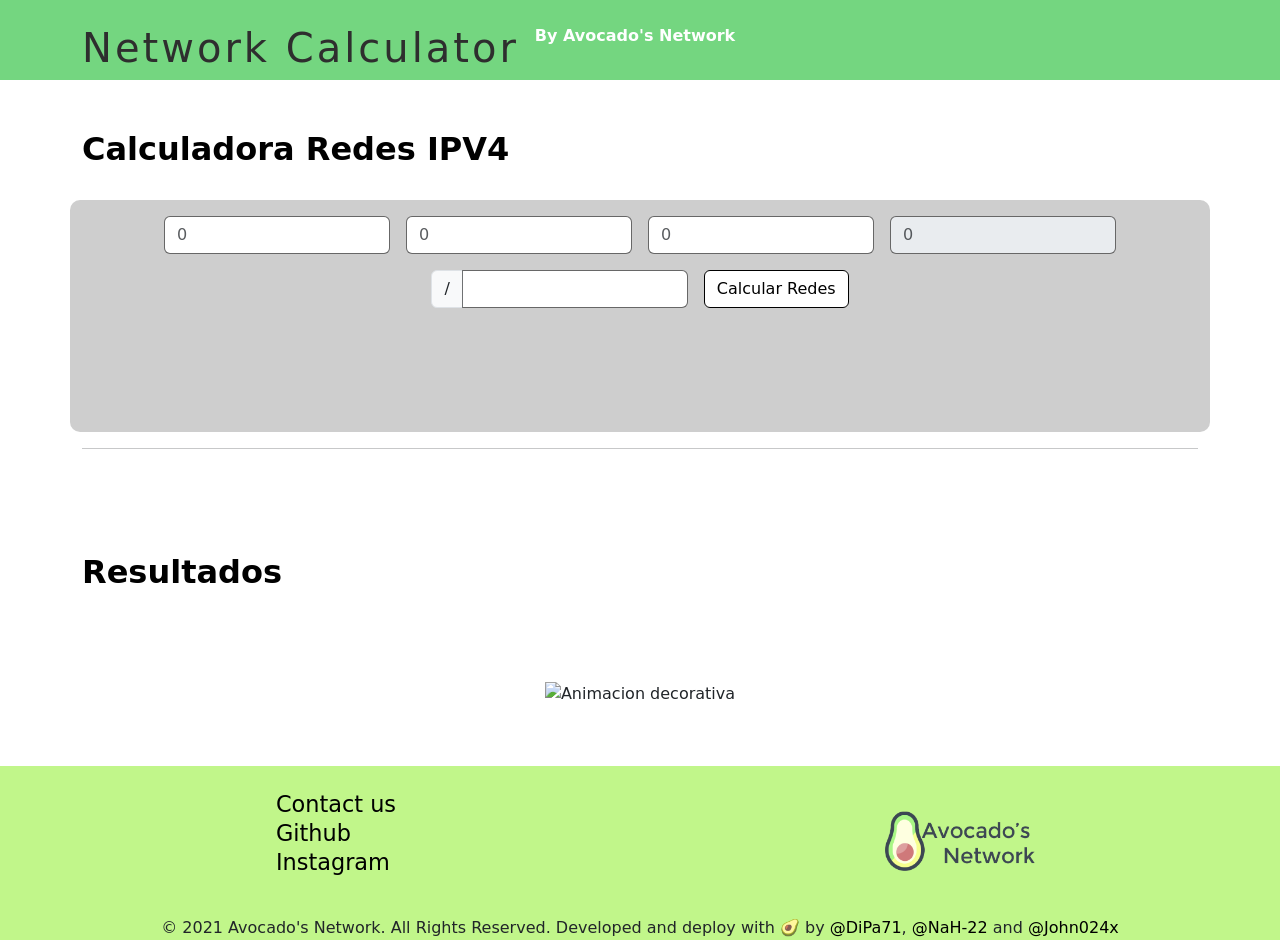
==== index.html @ 2aa2ec1f "fix: corregir bugs criticos, optimizar codigo y mejorar accesibilidad JS - Bugs criticos: - Corregir" ====
<!DOCTYPE html>
<html lang="es">
<head>
    <meta charset="UTF-8">
    <meta http-equiv="X-UA-Compatible" content="IE=edge">
    <link href="https://cdn.jsdelivr.net/npm/bootstrap@5.0.0/dist/css/bootstrap.min.css" rel="stylesheet" integrity="sha384-wEmeIV1mKuiNpC+IOBjI7aAzPcEZeedi5yW5f2yOq55WWLwNGmvvx4Um1vskeMj0" crossorigin="anonymous">
    <meta name="description"
        content="Calculadora de Redes Subredes y numeros de host">
    <link rel="stylesheet" href="./style.css">
    <link rel="shortcut icon" type="image/jpg" href='./Assets/favicon.png' />
    <meta name="viewport" content="width=device-width, initial-scale=1.0">
    <title>Calculador de Redes</title>
</head>
<body>
    <header id="main-header" class="text-white p-4 header">
        <div class="container">
            <div class="row g-3">
                <h1 class="col-auto">Network Calculator</h1>
                <a class="col-auto" href="https://www.avocadosnetwork.com/Nosotros.html" target="_blank" rel="noopener noreferrer">By Avocado's Network</a>
            </div>
        </div>
    </header>


    <main class='main'>
        <div id="Float-alert" aria-live="assertive" aria-atomic="true">

        </div>
        <div class="container">
            <h2 class="title mb-5">Calculadora Redes IPV4</h2>
        </div>

        <div class="container container-body">
            <form id="formRedes0" class="row  justify-content-center g-3">
                <div class="col-auto">
                    <input class="input form-control" type="number" id="oct1" name="octeto1" placeholder="0" onchange="valuePrimerOcteto(this.value)">
                </div>
                <div class="col-auto">
                    <input class="form-control" type="number" id="oct2" name="octeto2" placeholder="0">
                </div>
                <div class="col-auto">
                    <input class="form-control" type="number" id="oct3" name="octeto3" placeholder="0">
                </div>
                <div class="col-auto">
                    <input class="form-control" type="number" id="oct4" name="octeto4" placeholder="0" disabled>
                </div>
                <div class="col-auto">
                    <div class="input-group mb-3">
                        <span class="input-group-text" id="basic-addon1">/</span>
                        <input type="number" class="form-control" aria-describedby="basic-addon1" id="diagonal">
                    </div>
                </div>
                <div id="formRedes" class="col-auto">
                    <button id="btnRedes" class="btn btn-dark"> Calcular Redes</button>
                </div>
            </form>   

            <div class="container">
                <form id="formRedes2" class="row justify-content-center  g-3" style="visibility: hidden">
                    <div  id="divSubred" class="col-auto">
                        <div class="input-group mb-3">
                            <span class="input-group-text" id="basic-addon1">Subred:</span>
                            <input type="text" class="form-control" aria-describedby="basic-addon1" id="inputSubred" placeholder="0">
                            <button id="btnsubredes" class="btn btn-outline-secondary">Calcular</button>
                        </div>
                    </div>
                    <div class="col-auto">
                        <div class="input-group mb-3">
                            <span class="input-group-text" id="basic-addon2">Host Personalizado:</span>
                            <input type="number" class="form-control" aria-describedby="basic-addon2" id="inputHostP" placeholder="0">
                            <button id="btnHostP" class="btn btn-outline-success">Mostrar</button>
                        </div>
                    </div>
                    <div id="btnVLSM" class="col-auto">
                        <button class="btn btn-dark">Calculadora VLSM</button>
                    </div>
                    <div id="divLimpiar"  class="col-auto">
                        <button class="btn btn-danger">Limpiar</button>
                    </div>
                </form>
            </div>
        </div>
        <div class="container">
            <hr>
        </div>

        <div class="container">
            <div id="formRedesVLSM" class="row justify-content-center" style="visibility: hidden">
                <div class="col-auto">
                    <div class="input-group">
                        <span class="input-group-text" id="basic-addon3">Numero de Subredes:</span>
                        <input type="number" class="form-control" aria-describedby="basic-addon3" id="inputVLSM" placeholder="0">
                        <button id="btnVLSM1" class="btn btn-outline-primary">Iniciar</button>
                    </div>
                </div>
                <div class="col-auto" style="visibility: hidden">
                    <div id="divSig" class="input-group">
                        <span class="input-group-text" id="basic-addon4">ASD:</span>
                        <input type="number" class="form-control" aria-describedby="basic-addon4" id="inputVLSM2" placeholder="Numero de Host">
                        <button id="btnVLSM2" class="btn btn-outline-info">Siguiente</button>
                    </div>
                </div>
            </div>
        </div>

        <div class="container">
            <h2 class="title mb-5">Resultados</h2>
        </div>
        <div class="container container-results" id="items" style="visibility: hidden">
            <div class="accordion" id="accordionSubred">
                <!-- aqui van las weas -->
            </div>
        </div>

        <div id="imagenweona" class="container text-center">
            <img class="img-fluid" src="https://media4.giphy.com/media/l4pTjiQcFKDddQkGQ/giphy.gif?cid=ecf05e470eb34b91f9735303d3910f831007b2709977ecf5&amp;rid=giphy.gif&amp;ct=s" alt="Animacion decorativa">
        </div>
    </main>
    <footer>
        <section class="first_footer">
            <section class="left">
                <ul>
                    <li><a href="mailto:support@avocadosnetwork.com" target="_blank" rel="noopener noreferrer">Contact us</a></li>
                    <li><a href="https://github.com/AvocadosNetworkLabs" target="_blank" rel="noopener noreferrer">Github</a></li>
                    <li><a href="https://instagram.com/binary.avocado" target="_blank" rel="noopener noreferrer">Instagram</a></li>
                </ul>
            </section>
            <section class="right">
                <img src="./Assets/logo_peque_gris.png" width="150px" height="60px" alt="logo avocados network 2021" />
            </section>
        </section>
        <p>
            © 2021 Avocado's Network. All Rights Reserved.

            Developed and deploy with 🥑 by <a href="https://github.com/DiPa71" target="_blank" rel="noopener noreferrer">@DiPa71</a>, <a
                href="https://github.com/NaH-22" target="_blank" rel="noopener noreferrer">@NaH-22</a> and <a href="https://github.com/john024x"
                target="_blank" rel="noopener noreferrer">@John024x</a>
        </p>
    </footer>
</body>
<script src="https://cdn.jsdelivr.net/npm/bootstrap@5.0.0/dist/js/bootstrap.bundle.min.js" integrity="sha384-p34f1UUtsS3wqzfto5wAAmdvj+osOnFyQFpp4Ua3gs/ZVWx6oOypYoCJhGGScy+8" crossorigin="anonymous"></script>
<script src="./index.js"></script>
</html>
---- style.css ----
.form-control{
    border: 1px solid rgb(0, 0, 0, 0.5)
}

.main{
    position: relative;
}
a{
    text-decoration: none !important; 
    color: #000;
}
.header{
    color:rgb(46, 46, 46) !important;
    display: block;
    margin: 0 auto;
    width: 100%;
    max-width: 100%;
    box-shadow: none;
    background-color: #74d680;
    height: 80px !important;
    overflow: hidden;
    letter-spacing: 3px;
    font-weight: bold;
}

.header a{
    text-decoration: none;
    color: rgb(255, 255, 255);
    letter-spacing: 0px;
}

#Float-alert{
    position: absolute;
    top: 0;
    right: 20px;
}
.container-body{
    background-color:rgb(206, 206, 206) ;
    border-radius: 10px;
    margin-left: auto;
    margin-right: auto;
}
.title{
    margin-top: 50px;
    color:rgb(0, 0, 0);
    font-weight: bold;
}
#btnRedes{
    background-color: #fff;
    border: 1px solid #000;
    color: #000;
    transition: background-color 0.3s, color 0.3s, border-color 0.3s;
}

#btnRedes:hover{
    background-color: #000;
    border: 1px solid #fff;
    color: #fff;
}
.container-results{
    background-color: rgb(206, 206, 206);
    border-radius: 10px;
    padding: 20px;
    margin-top: 50px;
}
.accordion-button{
    margin-top: 10px;
    margin-bottom: 10px;
}

footer{
    margin-top: 60px;
    background-color: #c1f68a;
    }
    footer p{
        margin: 0 !important;
        text-align: center;
    }
    footer p a{
        text-decoration: none;
    }
    footer .first_footer{
        display:flex;
        width: 100%;
        height: 150px;
        background-color:#c1f68a;
    }
    footer section{
        display: flex;
        width: 50%;
        justify-content: center;
        align-items: center;
    }
    footer .left ul{
        font-size: 1.4rem;
        font-weight: 500;
        line-height: 1.8rem;
        list-style: none;
    }
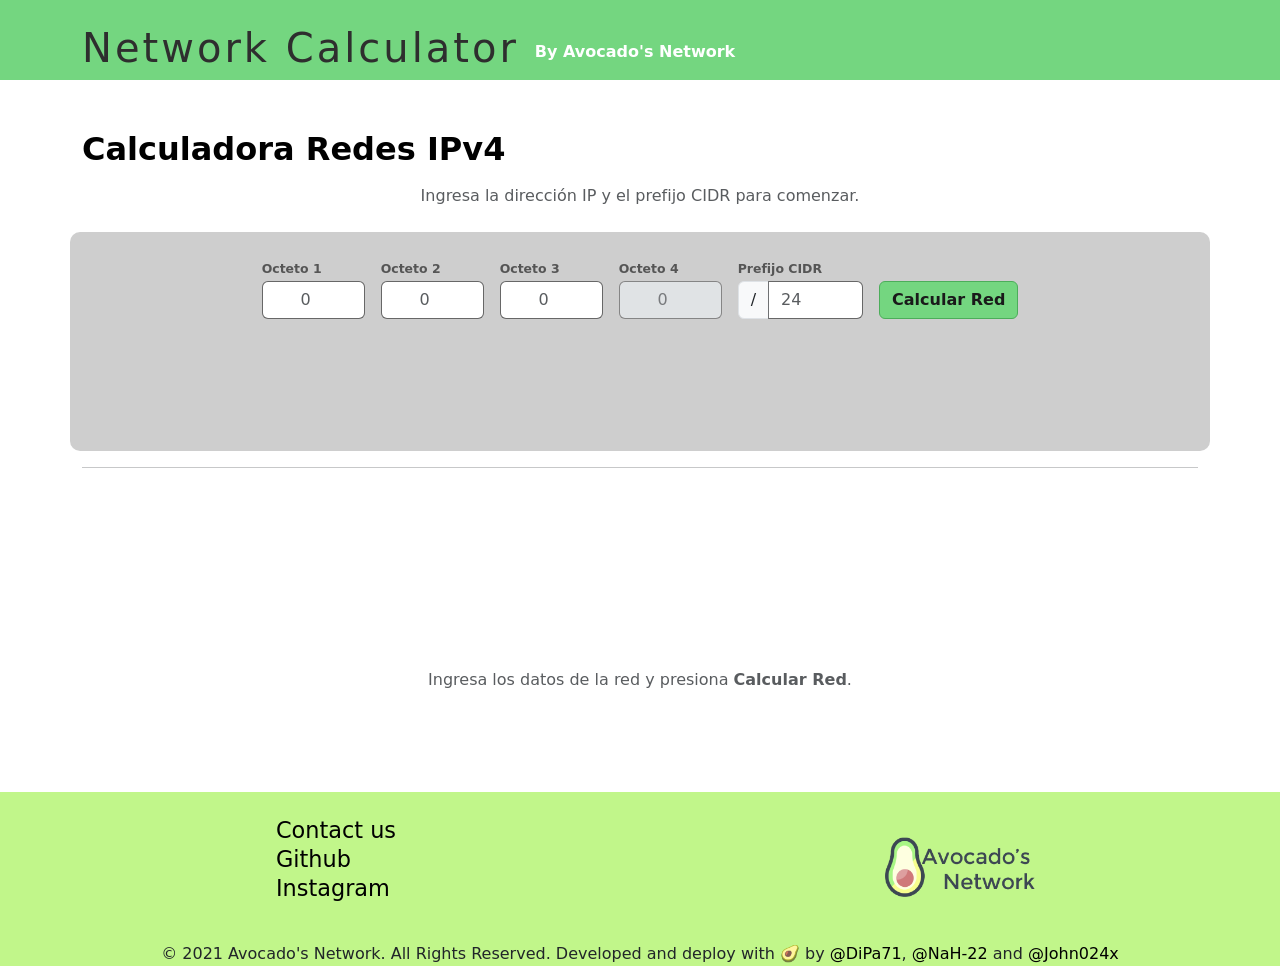
==== commit c97cba3b: "ux: aplicar heurísticas de usabilidad de Jakob Nielsen H1 - Visibilidad del estado del sistema: - Al" ====
--- a/index.html
+++ b/index.html
@@ -14,108 +14,139 @@
 <body>
     <header id="main-header" class="text-white p-4 header">
         <div class="container">
-            <div class="row g-3">
+            <div class="row g-3 align-items-center">
                 <h1 class="col-auto">Network Calculator</h1>
                 <a class="col-auto" href="https://www.avocadosnetwork.com/Nosotros.html" target="_blank" rel="noopener noreferrer">By Avocado's Network</a>
             </div>
         </div>
     </header>
 
+    <!-- H1: Zona de alertas flotantes con aria-live para anunciar cambios de estado -->
+    <main class='main'>
+        <div id="Float-alert" role="status" aria-live="assertive" aria-atomic="true"></div>
 
-    <main class='main'>
-        <div id="Float-alert" aria-live="assertive" aria-atomic="true">
-
-        </div>
         <div class="container">
-            <h2 class="title mb-5">Calculadora Redes IPV4</h2>
+            <h2 class="title mb-3">Calculadora Redes IPv4</h2>
+            <!-- H6: Instrucción visible para guiar al usuario sin requerir memoria -->
+            <p class="text-muted mb-4 text-center">Ingresa la dirección IP y el prefijo CIDR para comenzar.</p>
         </div>
 
         <div class="container container-body">
-            <form id="formRedes0" class="row  justify-content-center g-3">
+            <form id="formRedes0" class="row justify-content-center g-3">
+                <!-- H5/H6: min/max explícitos, label visibles vía aria-label -->
                 <div class="col-auto">
-                    <input class="input form-control" type="number" id="oct1" name="octeto1" placeholder="0" onchange="valuePrimerOcteto(this.value)">
+                    <label for="oct1" class="form-label input-label">Octeto 1</label>
+                    <input class="input form-control text-center" type="number" id="oct1" name="octeto1"
+                        placeholder="0" min="1" max="255"
+                        aria-label="Primer octeto (1-255)"
+                        onchange="valuePrimerOcteto(this.value)">
                 </div>
                 <div class="col-auto">
-                    <input class="form-control" type="number" id="oct2" name="octeto2" placeholder="0">
+                    <label for="oct2" class="form-label input-label">Octeto 2</label>
+                    <input class="form-control text-center" type="number" id="oct2" name="octeto2"
+                        placeholder="0" min="0" max="255"
+                        aria-label="Segundo octeto (0-255)">
                 </div>
                 <div class="col-auto">
-                    <input class="form-control" type="number" id="oct3" name="octeto3" placeholder="0">
+                    <label for="oct3" class="form-label input-label">Octeto 3</label>
+                    <input class="form-control text-center" type="number" id="oct3" name="octeto3"
+                        placeholder="0" min="0" max="255"
+                        aria-label="Tercer octeto (0-255)">
                 </div>
                 <div class="col-auto">
-                    <input class="form-control" type="number" id="oct4" name="octeto4" placeholder="0" disabled>
+                    <!-- H6: title explica por qué está deshabilitado -->
+                    <label for="oct4" class="form-label input-label">Octeto 4</label>
+                    <input class="form-control text-center" type="number" id="oct4" name="octeto4"
+                        placeholder="0" min="0" max="255" disabled
+                        title="El cuarto octeto es la dirección de red y se calcula automáticamente"
+                        aria-label="Cuarto octeto (calculado automáticamente)">
                 </div>
                 <div class="col-auto">
-                    <div class="input-group mb-3">
-                        <span class="input-group-text" id="basic-addon1">/</span>
-                        <input type="number" class="form-control" aria-describedby="basic-addon1" id="diagonal">
+                    <label for="diagonal" class="form-label input-label">Prefijo CIDR</label>
+                    <div class="input-group">
+                        <span class="input-group-text" id="cidr-addon">/</span>
+                        <input type="number" class="form-control" aria-describedby="cidr-addon"
+                            id="diagonal" placeholder="24" min="1" max="31"
+                            aria-label="Prefijo CIDR (1-31)">
                     </div>
                 </div>
-                <div id="formRedes" class="col-auto">
-                    <button id="btnRedes" class="btn btn-dark"> Calcular Redes</button>
+                <div id="formRedes" class="col-auto d-flex align-items-end">
+                    <button id="btnRedes" type="submit" class="btn btn-primary btn-calcular">
+                        Calcular Red
+                    </button>
                 </div>
-            </form>   
+            </form>
 
-            <div class="container">
-                <form id="formRedes2" class="row justify-content-center  g-3" style="visibility: hidden">
-                    <div  id="divSubred" class="col-auto">
-                        <div class="input-group mb-3">
-                            <span class="input-group-text" id="basic-addon1">Subred:</span>
-                            <input type="text" class="form-control" aria-describedby="basic-addon1" id="inputSubred" placeholder="0">
-                            <button id="btnsubredes" class="btn btn-outline-secondary">Calcular</button>
+            <div class="container mt-3">
+                <form id="formRedes2" class="row justify-content-center g-3" style="visibility: hidden">
+                    <div id="divSubred" class="col-auto">
+                        <div class="input-group">
+                            <!-- H4: id único para este addon -->
+                            <span class="input-group-text" id="basic-addon-subred">Subred:</span>
+                            <input type="number" class="form-control" aria-describedby="basic-addon-subred"
+                                id="inputSubred" placeholder="0" min="0">
+                            <button id="btnsubredes" type="button" class="btn btn-outline-secondary">Calcular</button>
                         </div>
                     </div>
                     <div class="col-auto">
-                        <div class="input-group mb-3">
-                            <span class="input-group-text" id="basic-addon2">Host Personalizado:</span>
-                            <input type="number" class="form-control" aria-describedby="basic-addon2" id="inputHostP" placeholder="0">
-                            <button id="btnHostP" class="btn btn-outline-success">Mostrar</button>
+                        <div class="input-group">
+                            <span class="input-group-text" id="basic-addon-hostp">Host personalizado:</span>
+                            <input type="number" class="form-control" aria-describedby="basic-addon-hostp"
+                                id="inputHostP" placeholder="0" min="0">
+                            <button id="btnHostP" type="button" class="btn btn-outline-success">Mostrar</button>
                         </div>
                     </div>
                     <div id="btnVLSM" class="col-auto">
-                        <button class="btn btn-dark">Calculadora VLSM</button>
+                        <button type="button" class="btn btn-secondary">Calculadora VLSM</button>
                     </div>
-                    <div id="divLimpiar"  class="col-auto">
-                        <button class="btn btn-danger">Limpiar</button>
+                    <!-- H3: Limpiar ahora tiene id y type para que funcione el event listener -->
+                    <div id="divLimpiar" class="col-auto">
+                        <button id="btnLimpiar" type="button" class="btn btn-danger">Limpiar</button>
                     </div>
                 </form>
             </div>
         </div>
-        <div class="container">
-            <hr>
-        </div>
+
+        <div class="container"><hr></div>
 
         <div class="container">
             <div id="formRedesVLSM" class="row justify-content-center" style="visibility: hidden">
                 <div class="col-auto">
                     <div class="input-group">
-                        <span class="input-group-text" id="basic-addon3">Numero de Subredes:</span>
-                        <input type="number" class="form-control" aria-describedby="basic-addon3" id="inputVLSM" placeholder="0">
-                        <button id="btnVLSM1" class="btn btn-outline-primary">Iniciar</button>
+                        <span class="input-group-text" id="basic-addon-vlsm-n">Número de subredes:</span>
+                        <input type="number" class="form-control" aria-describedby="basic-addon-vlsm-n"
+                            id="inputVLSM" placeholder="0" min="1" max="1000">
+                        <button id="btnVLSM1" type="button" class="btn btn-outline-primary">Iniciar</button>
                     </div>
                 </div>
                 <div class="col-auto" style="visibility: hidden">
                     <div id="divSig" class="input-group">
-                        <span class="input-group-text" id="basic-addon4">ASD:</span>
-                        <input type="number" class="form-control" aria-describedby="basic-addon4" id="inputVLSM2" placeholder="Numero de Host">
-                        <button id="btnVLSM2" class="btn btn-outline-info">Siguiente</button>
+                        <!-- H2: "ASD" reemplazado por texto significativo; se actualiza desde JS -->
+                        <span class="input-group-text" id="basic-addon4">Hosts subred 1:</span>
+                        <input type="number" class="form-control" aria-describedby="basic-addon4"
+                            id="inputVLSM2" placeholder="Número de hosts requeridos" min="1">
+                        <button id="btnVLSM2" type="button" class="btn btn-outline-info">Siguiente</button>
                     </div>
                 </div>
             </div>
         </div>
 
         <div class="container">
-            <h2 class="title mb-5">Resultados</h2>
+            <h2 class="title mb-4" id="titulo-resultados" style="display:none">Resultados</h2>
         </div>
         <div class="container container-results" id="items" style="visibility: hidden">
             <div class="accordion" id="accordionSubred">
-                <!-- aqui van las weas -->
+                <!-- resultados dinámicos -->
             </div>
         </div>
 
-        <div id="imagenweona" class="container text-center">
-            <img class="img-fluid" src="https://media4.giphy.com/media/l4pTjiQcFKDddQkGQ/giphy.gif?cid=ecf05e470eb34b91f9735303d3910f831007b2709977ecf5&amp;rid=giphy.gif&amp;ct=s" alt="Animacion decorativa">
+        <!-- H8: GIF decorativo oculto cuando haya resultados (controlado desde JS) -->
+        <div id="imagenweona" class="container text-center py-4">
+            <img class="img-fluid gif-placeholder" src="https://media4.giphy.com/media/l4pTjiQcFKDddQkGQ/giphy.gif?cid=ecf05e470eb34b91f9735303d3910f831007b2709977ecf5&rid=giphy.gif&ct=s" alt="">
+            <p class="text-muted mt-2">Ingresa los datos de la red y presiona <strong>Calcular Red</strong>.</p>
         </div>
     </main>
+
     <footer>
         <section class="first_footer">
             <section class="left">
@@ -131,13 +162,13 @@
         </section>
         <p>
             © 2021 Avocado's Network. All Rights Reserved.
-
             Developed and deploy with 🥑 by <a href="https://github.com/DiPa71" target="_blank" rel="noopener noreferrer">@DiPa71</a>, <a
                 href="https://github.com/NaH-22" target="_blank" rel="noopener noreferrer">@NaH-22</a> and <a href="https://github.com/john024x"
                 target="_blank" rel="noopener noreferrer">@John024x</a>
         </p>
     </footer>
+
+    <script src="https://cdn.jsdelivr.net/npm/bootstrap@5.0.0/dist/js/bootstrap.bundle.min.js" integrity="sha384-p34f1UUtsS3wqzfto5wAAmdvj+osOnFyQFpp4Ua3gs/ZVWx6oOypYoCJhGGScy+8" crossorigin="anonymous"></script>
+    <script src="./index.js"></script>
 </body>
-<script src="https://cdn.jsdelivr.net/npm/bootstrap@5.0.0/dist/js/bootstrap.bundle.min.js" integrity="sha384-p34f1UUtsS3wqzfto5wAAmdvj+osOnFyQFpp4Ua3gs/ZVWx6oOypYoCJhGGScy+8" crossorigin="anonymous"></script>
-<script src="./index.js"></script>
-</html>+</html>
--- a/style.css
+++ b/style.css
@@ -1,16 +1,40 @@
 .form-control{
     border: 1px solid rgb(0, 0, 0, 0.5)
+}
+
+/* H5: Feedback visual claro en campos con foco */
+.form-control:focus {
+    border-color: #74d680;
+    box-shadow: 0 0 0 0.2rem rgba(116, 214, 128, 0.35);
+    outline: none;
+}
+
+/* H6: Apariencia diferenciada para campos deshabilitados, con cursor que indica que no es editable */
+.form-control:disabled {
+    background-color: #e9ecef;
+    opacity: 0.7;
+    cursor: not-allowed;
+}
+
+/* H6: Labels visibles encima de los inputs */
+.input-label {
+    font-size: 0.78rem;
+    font-weight: 600;
+    color: #555;
+    margin-bottom: 2px;
 }
 
 .main{
     position: relative;
 }
+
 a{
-    text-decoration: none !important; 
+    text-decoration: none !important;
     color: #000;
 }
+
 .header{
-    color:rgb(46, 46, 46) !important;
+    color: rgb(46, 46, 46) !important;
     display: block;
     margin: 0 auto;
     width: 100%;
@@ -29,71 +53,99 @@
     letter-spacing: 0px;
 }
 
+/* H1: Alertas flotantes con z-index alto para siempre estar visibles */
 #Float-alert{
-    position: absolute;
-    top: 0;
+    position: fixed;
+    top: 16px;
     right: 20px;
+    z-index: 1055;
+    max-width: 360px;
 }
+
 .container-body{
-    background-color:rgb(206, 206, 206) ;
+    background-color: rgb(206, 206, 206);
     border-radius: 10px;
     margin-left: auto;
     margin-right: auto;
+    padding: 24px 16px;
 }
+
 .title{
     margin-top: 50px;
-    color:rgb(0, 0, 0);
+    color: rgb(0, 0, 0);
     font-weight: bold;
 }
-#btnRedes{
-    background-color: #fff;
-    border: 1px solid #000;
-    color: #000;
-    transition: background-color 0.3s, color 0.3s, border-color 0.3s;
+
+/* H4: Botón principal con estilo coherente con la identidad visual */
+.btn-calcular {
+    background-color: #74d680;
+    border: 1px solid #4cad5a;
+    color: #1a1a1a;
+    font-weight: 600;
+    transition: background-color 0.2s, border-color 0.2s, color 0.2s;
 }
 
-#btnRedes:hover{
-    background-color: #000;
-    border: 1px solid #fff;
+.btn-calcular:hover:not(:disabled) {
+    background-color: #4cad5a;
+    border-color: #3a8a45;
     color: #fff;
 }
+
+/* H1: Botón deshabilitado comunica visualmente que la acción ya fue ejecutada */
+.btn-calcular:disabled {
+    opacity: 0.55;
+    cursor: not-allowed;
+}
+
 .container-results{
     background-color: rgb(206, 206, 206);
     border-radius: 10px;
     padding: 20px;
     margin-top: 50px;
 }
+
 .accordion-button{
     margin-top: 10px;
     margin-bottom: 10px;
 }
 
+/* H8: GIF placeholder sin altura fija que no empuje el contenido */
+.gif-placeholder {
+    max-height: 200px;
+    opacity: 0.85;
+}
+
 footer{
     margin-top: 60px;
     background-color: #c1f68a;
-    }
-    footer p{
-        margin: 0 !important;
-        text-align: center;
-    }
-    footer p a{
-        text-decoration: none;
-    }
-    footer .first_footer{
-        display:flex;
-        width: 100%;
-        height: 150px;
-        background-color:#c1f68a;
-    }
-    footer section{
-        display: flex;
-        width: 50%;
-        justify-content: center;
-        align-items: center;
-    }
-    footer .left ul{
-        font-size: 1.4rem;
-        font-weight: 500;
-        line-height: 1.8rem;
-        list-style: none;
-    }+}
+
+footer p{
+    margin: 0 !important;
+    text-align: center;
+}
+
+footer p a{
+    text-decoration: none;
+}
+
+footer .first_footer{
+    display: flex;
+    width: 100%;
+    height: 150px;
+    background-color: #c1f68a;
+}
+
+footer section{
+    display: flex;
+    width: 50%;
+    justify-content: center;
+    align-items: center;
+}
+
+footer .left ul{
+    font-size: 1.4rem;
+    font-weight: 500;
+    line-height: 1.8rem;
+    list-style: none;
+}
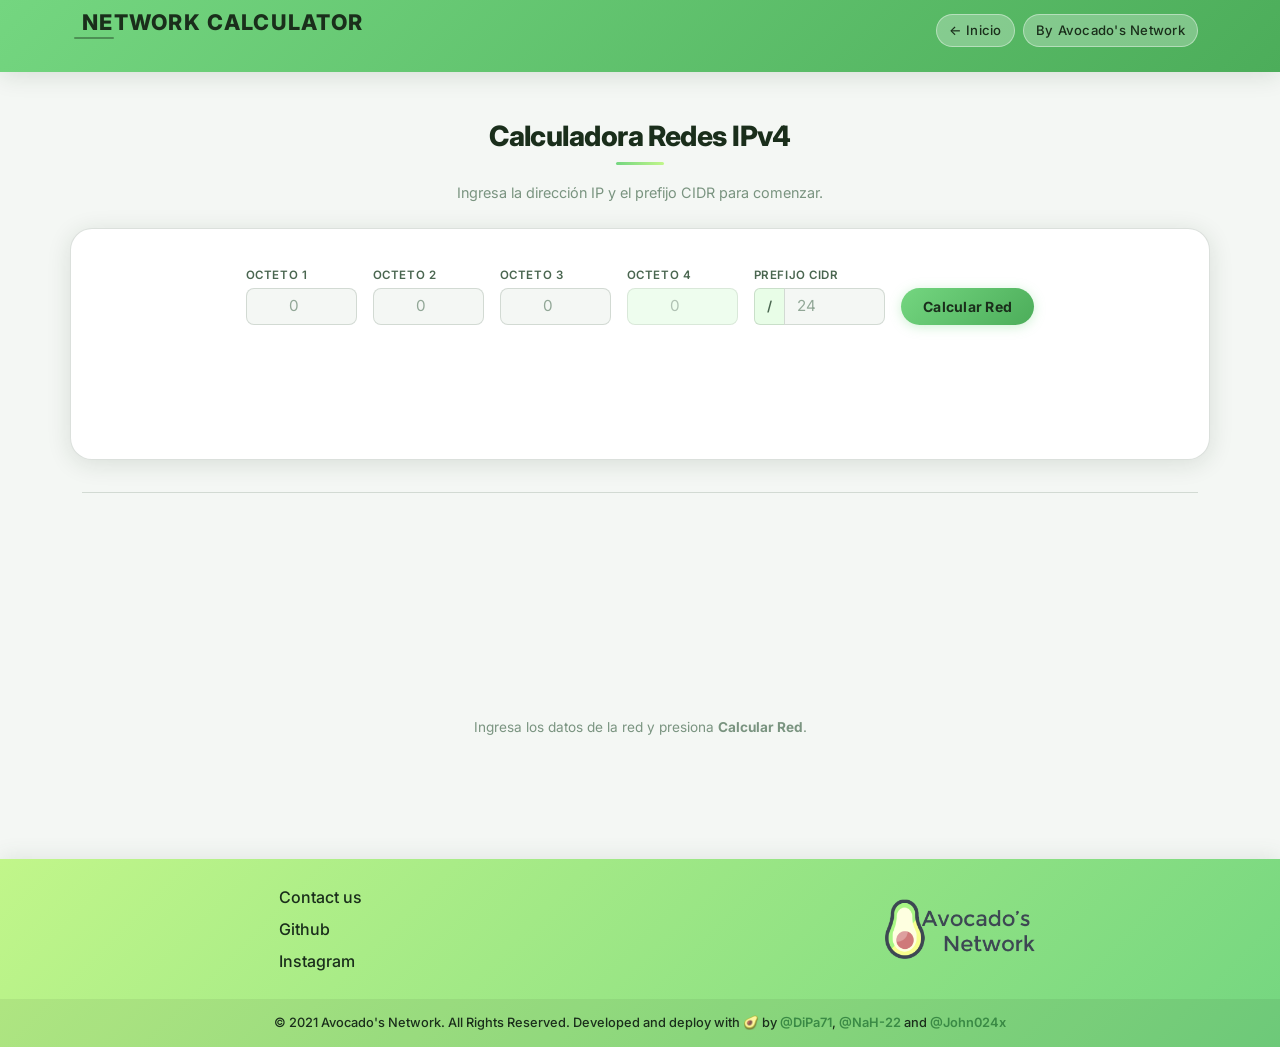
==== commit 955e7206: "feat: add landing page and modernize UI design - Create landing.html with hero, features grid, CTA a" ====
--- a/index.html
+++ b/index.html
@@ -3,20 +3,28 @@
 <head>
     <meta charset="UTF-8">
     <meta http-equiv="X-UA-Compatible" content="IE=edge">
+    <meta name="viewport" content="width=device-width, initial-scale=1.0">
+    <meta name="description" content="Calculadora de Redes IPv4: subredes, hosts, VLSM y más. Herramienta gratuita de Avocado's Network.">
+    <title>Network Calculator — Avocado's Network</title>
+    <link rel="shortcut icon" type="image/png" href='./Assets/favicon.png' />
+    <!-- Bootstrap -->
     <link href="https://cdn.jsdelivr.net/npm/bootstrap@5.0.0/dist/css/bootstrap.min.css" rel="stylesheet" integrity="sha384-wEmeIV1mKuiNpC+IOBjI7aAzPcEZeedi5yW5f2yOq55WWLwNGmvvx4Um1vskeMj0" crossorigin="anonymous">
-    <meta name="description"
-        content="Calculadora de Redes Subredes y numeros de host">
+    <!-- Google Fonts -->
+    <link rel="preconnect" href="https://fonts.googleapis.com">
+    <link rel="preconnect" href="https://fonts.gstatic.com" crossorigin>
+    <link href="https://fonts.googleapis.com/css2?family=Inter:wght@300;400;500;600;700;800&display=swap" rel="stylesheet">
+    <!-- Styles -->
     <link rel="stylesheet" href="./style.css">
-    <link rel="shortcut icon" type="image/jpg" href='./Assets/favicon.png' />
-    <meta name="viewport" content="width=device-width, initial-scale=1.0">
-    <title>Calculador de Redes</title>
 </head>
 <body>
-    <header id="main-header" class="text-white p-4 header">
+    <header id="main-header" class="text-white header">
         <div class="container">
-            <div class="row g-3 align-items-center">
+            <div class="row g-3 align-items-center justify-content-between">
                 <h1 class="col-auto">Network Calculator</h1>
-                <a class="col-auto" href="https://www.avocadosnetwork.com/Nosotros.html" target="_blank" rel="noopener noreferrer">By Avocado's Network</a>
+                <div class="col-auto d-flex gap-2 align-items-center">
+                    <a href="./landing.html" aria-label="Volver al inicio">← Inicio</a>
+                    <a href="https://www.avocadosnetwork.com/Nosotros.html" target="_blank" rel="noopener noreferrer">By Avocado's Network</a>
+                </div>
             </div>
         </div>
     </header>
--- a/style.css
+++ b/style.css
@@ -1,151 +1,594 @@
-.form-control{
-    border: 1px solid rgb(0, 0, 0, 0.5)
-}
-
-/* H5: Feedback visual claro en campos con foco */
-.form-control:focus {
-    border-color: #74d680;
-    box-shadow: 0 0 0 0.2rem rgba(116, 214, 128, 0.35);
-    outline: none;
-}
-
-/* H6: Apariencia diferenciada para campos deshabilitados, con cursor que indica que no es editable */
-.form-control:disabled {
-    background-color: #e9ecef;
-    opacity: 0.7;
-    cursor: not-allowed;
-}
-
-/* H6: Labels visibles encima de los inputs */
-.input-label {
-    font-size: 0.78rem;
-    font-weight: 600;
-    color: #555;
-    margin-bottom: 2px;
-}
-
-.main{
+/* ============================
+   IMPORTS
+   ============================ */
+@import url('https://fonts.googleapis.com/css2?family=Inter:wght@300;400;500;600;700;800&display=swap');
+
+/* ============================
+   CSS VARIABLES
+   ============================ */
+:root {
+    --green-primary:   #74d680;
+    --green-dark:      #4cad5a;
+    --green-darker:    #3a8a45;
+    --green-light:     #c1f68a;
+    --green-lighter:   #e8fde7;
+    --green-glow:      rgba(116, 214, 128, 0.35);
+    --bg-body:         #f4f7f4;
+    --bg-card:         #ffffff;
+    --bg-card-alt:     rgba(255, 255, 255, 0.75);
+    --text-primary:    #1a2e1b;
+    --text-secondary:  #4a6650;
+    --text-muted:      #7a9480;
+    --border-color:    rgba(74, 102, 80, 0.2);
+    --shadow-sm:       0 2px 8px rgba(26,46,27,0.08);
+    --shadow-md:       0 4px 24px rgba(26,46,27,0.12);
+    --shadow-lg:       0 8px 40px rgba(26,46,27,0.16);
+    --radius-sm:       8px;
+    --radius-md:       14px;
+    --radius-lg:       22px;
+    --radius-pill:     999px;
+    --transition:      0.25s cubic-bezier(0.4, 0, 0.2, 1);
+}
+
+/* ============================
+   GLOBAL RESET & BASE
+   ============================ */
+*, *::before, *::after {
+    box-sizing: border-box;
+}
+
+body {
+    font-family: 'Inter', system-ui, sans-serif;
+    background-color: var(--bg-body);
+    color: var(--text-primary);
+    line-height: 1.6;
+    -webkit-font-smoothing: antialiased;
+    overflow-x: hidden;
+}
+
+a {
+    text-decoration: none !important;
+    color: var(--green-dark);
+    transition: color var(--transition);
+}
+
+a:hover {
+    color: var(--green-darker);
+}
+
+/* ============================
+   HEADER
+   ============================ */
+.header {
+    background: linear-gradient(135deg, var(--green-primary) 0%, var(--green-dark) 100%);
+    box-shadow: var(--shadow-md);
+    height: auto !important;
+    min-height: 72px;
+    overflow: visible;
+    letter-spacing: 0.04em;
+    font-weight: 700;
+    position: sticky;
+    top: 0;
+    z-index: 100;
+    backdrop-filter: blur(8px);
+}
+
+.header .container {
+    padding-top: 14px;
+    padding-bottom: 14px;
+}
+
+.header h1 {
+    font-size: 1.35rem;
+    font-weight: 800;
+    color: var(--text-primary) !important;
+    letter-spacing: 0.06em;
+    text-transform: uppercase;
+    margin: 0;
     position: relative;
 }
 
-a{
-    text-decoration: none !important;
-    color: #000;
-}
-
-.header{
-    color: rgb(46, 46, 46) !important;
-    display: block;
-    margin: 0 auto;
-    width: 100%;
-    max-width: 100%;
-    box-shadow: none;
-    background-color: #74d680;
-    height: 80px !important;
-    overflow: hidden;
-    letter-spacing: 3px;
-    font-weight: bold;
-}
-
-.header a{
-    text-decoration: none;
-    color: rgb(255, 255, 255);
-    letter-spacing: 0px;
-}
-
-/* H1: Alertas flotantes con z-index alto para siempre estar visibles */
-#Float-alert{
+.header h1::after {
+    content: '';
+    position: absolute;
+    bottom: -4px;
+    left: 0;
+    width: 40px;
+    height: 2px;
+    background: rgba(26,46,27,0.4);
+    border-radius: 2px;
+}
+
+.header a {
+    color: var(--text-primary) !important;
+    font-size: 0.82rem;
+    font-weight: 500;
+    letter-spacing: 0.02em;
+    padding: 5px 12px;
+    border-radius: var(--radius-pill);
+    background: rgba(255,255,255,0.28);
+    transition: background var(--transition), transform var(--transition);
+    border: 1px solid rgba(255,255,255,0.4);
+}
+
+.header a:hover {
+    background: rgba(255,255,255,0.5);
+    transform: translateY(-1px);
+}
+
+/* ============================
+   FLOATING ALERTS
+   ============================ */
+#Float-alert {
     position: fixed;
-    top: 16px;
+    top: 80px;
     right: 20px;
     z-index: 1055;
     max-width: 360px;
 }
 
-.container-body{
-    background-color: rgb(206, 206, 206);
-    border-radius: 10px;
+#Float-alert .alert {
+    border-radius: var(--radius-md);
+    border: none;
+    box-shadow: var(--shadow-md);
+    animation: slideInRight 0.3s ease;
+}
+
+@keyframes slideInRight {
+    from { transform: translateX(110%); opacity: 0; }
+    to   { transform: translateX(0);    opacity: 1; }
+}
+
+/* ============================
+   MAIN
+   ============================ */
+.main {
+    position: relative;
+    min-height: calc(100vh - 72px - 200px);
+}
+
+/* ============================
+   TITLE
+   ============================ */
+.title {
+    margin-top: 48px;
+    color: var(--text-primary);
+    font-weight: 800;
+    font-size: 1.75rem;
+    letter-spacing: -0.02em;
+    text-align: center;
+    position: relative;
+    animation: fadeInUp 0.5s ease both;
+}
+
+.title::after {
+    content: '';
+    display: block;
+    width: 48px;
+    height: 3px;
+    background: linear-gradient(90deg, var(--green-primary), var(--green-light));
+    border-radius: 2px;
+    margin: 8px auto 0;
+}
+
+/* ============================
+   SUBTITLE / INSTRUCTION
+   ============================ */
+.text-muted {
+    color: var(--text-muted) !important;
+    font-size: 0.9rem;
+    font-weight: 400;
+    animation: fadeInUp 0.5s 0.1s ease both;
+}
+
+/* ============================
+   FORM LABELS
+   ============================ */
+.input-label {
+    font-size: 0.72rem;
+    font-weight: 600;
+    color: var(--text-secondary);
+    margin-bottom: 4px;
+    letter-spacing: 0.05em;
+    text-transform: uppercase;
+}
+
+/* ============================
+   CONTAINER BODY (CALCULATOR CARD)
+   ============================ */
+.container-body {
+    background: var(--bg-card);
+    border-radius: var(--radius-lg);
+    padding: 32px 24px;
     margin-left: auto;
     margin-right: auto;
-    padding: 24px 16px;
-}
-
-.title{
-    margin-top: 50px;
-    color: rgb(0, 0, 0);
-    font-weight: bold;
-}
-
-/* H4: Botón principal con estilo coherente con la identidad visual */
+    box-shadow: var(--shadow-md);
+    border: 1px solid var(--border-color);
+    animation: fadeInUp 0.5s 0.15s ease both;
+    transition: box-shadow var(--transition);
+}
+
+.container-body:focus-within {
+    box-shadow: var(--shadow-lg);
+}
+
+/* ============================
+   FORM CONTROLS
+   ============================ */
+.form-control {
+    border: 1.5px solid var(--border-color);
+    border-radius: var(--radius-sm);
+    font-family: 'Inter', sans-serif;
+    font-size: 0.95rem;
+    color: var(--text-primary);
+    background: var(--bg-body);
+    transition: border-color var(--transition), box-shadow var(--transition), background var(--transition);
+}
+
+.form-control:focus {
+    border-color: var(--green-primary);
+    box-shadow: 0 0 0 3px var(--green-glow);
+    outline: none;
+    background: #fff;
+}
+
+.form-control:disabled {
+    background-color: var(--green-lighter);
+    opacity: 0.7;
+    cursor: not-allowed;
+    color: var(--text-secondary);
+}
+
+.form-control::placeholder {
+    color: var(--text-muted);
+    opacity: 0.8;
+}
+
+/* ============================
+   INPUT GROUP TEXT
+   ============================ */
+.input-group-text {
+    border: 1.5px solid var(--border-color);
+    background: var(--green-lighter);
+    color: var(--text-secondary);
+    font-weight: 600;
+    font-size: 0.85rem;
+    letter-spacing: 0.02em;
+    transition: background var(--transition);
+}
+
+/* ============================
+   BUTTONS
+   ============================ */
+.btn {
+    font-family: 'Inter', sans-serif;
+    font-weight: 600;
+    font-size: 0.875rem;
+    border-radius: var(--radius-pill);
+    transition: all var(--transition);
+    letter-spacing: 0.02em;
+    position: relative;
+    overflow: hidden;
+}
+
+.btn::after {
+    content: '';
+    position: absolute;
+    inset: 0;
+    background: rgba(255,255,255,0);
+    transition: background var(--transition);
+    border-radius: inherit;
+}
+
+.btn:hover::after {
+    background: rgba(255,255,255,0.15);
+}
+
+.btn:active {
+    transform: scale(0.97);
+}
+
+/* Calcular — primary CTA */
 .btn-calcular {
-    background-color: #74d680;
-    border: 1px solid #4cad5a;
-    color: #1a1a1a;
-    font-weight: 600;
-    transition: background-color 0.2s, border-color 0.2s, color 0.2s;
+    background: linear-gradient(135deg, var(--green-primary) 0%, var(--green-dark) 100%);
+    border: none;
+    color: var(--text-primary);
+    font-weight: 700;
+    box-shadow: 0 2px 12px var(--green-glow);
+    padding: 8px 22px;
 }
 
 .btn-calcular:hover:not(:disabled) {
-    background-color: #4cad5a;
-    border-color: #3a8a45;
+    background: linear-gradient(135deg, var(--green-dark) 0%, var(--green-darker) 100%);
     color: #fff;
-}
-
-/* H1: Botón deshabilitado comunica visualmente que la acción ya fue ejecutada */
+    box-shadow: 0 4px 20px var(--green-glow);
+    transform: translateY(-2px);
+}
+
 .btn-calcular:disabled {
     opacity: 0.55;
     cursor: not-allowed;
-}
-
-.container-results{
-    background-color: rgb(206, 206, 206);
-    border-radius: 10px;
+    transform: none;
+}
+
+/* Outlined secondary buttons */
+.btn-outline-secondary {
+    border-color: var(--text-secondary);
+    color: var(--text-secondary);
+}
+.btn-outline-secondary:hover {
+    background: var(--text-secondary);
+    color: #fff;
+    transform: translateY(-1px);
+}
+
+.btn-outline-success {
+    border-color: var(--green-dark);
+    color: var(--green-dark);
+}
+.btn-outline-success:hover {
+    background: var(--green-dark);
+    color: #fff;
+    transform: translateY(-1px);
+}
+
+.btn-outline-primary {
+    border-color: var(--green-primary);
+    color: var(--green-darker);
+}
+.btn-outline-primary:hover {
+    background: var(--green-primary);
+    color: var(--text-primary);
+    transform: translateY(-1px);
+}
+
+.btn-outline-info {
+    border-color: #38bdf8;
+    color: #0284c7;
+}
+.btn-outline-info:hover {
+    background: #38bdf8;
+    color: #fff;
+    transform: translateY(-1px);
+}
+
+.btn-secondary {
+    background: var(--text-secondary);
+    border: none;
+    color: #fff;
+}
+.btn-secondary:hover {
+    background: var(--text-primary);
+}
+
+.btn-danger {
+    background: #ef4444;
+    border: none;
+    color: #fff;
+    box-shadow: 0 2px 8px rgba(239,68,68,0.25);
+}
+.btn-danger:hover {
+    background: #dc2626;
+    transform: translateY(-1px);
+    box-shadow: 0 4px 14px rgba(239,68,68,0.35);
+}
+
+/* ============================
+   DIVIDER
+   ============================ */
+hr {
+    border: none;
+    border-top: 1.5px solid var(--border-color);
+    opacity: 1;
+    margin: 32px 0;
+}
+
+/* ============================
+   RESULTS SECTION
+   ============================ */
+#titulo-resultados {
+    animation: fadeInUp 0.4s ease both;
+}
+
+.container-results {
+    background: var(--bg-card);
+    border-radius: var(--radius-lg);
+    padding: 28px;
+    margin-top: 40px;
+    box-shadow: var(--shadow-md);
+    border: 1px solid var(--border-color);
+    animation: fadeInUp 0.5s ease both;
+}
+
+/* ============================
+   ACCORDION
+   ============================ */
+.accordion-item {
+    border: 1.5px solid var(--border-color);
+    border-radius: var(--radius-md) !important;
+    overflow: hidden;
+    margin-bottom: 10px;
+    box-shadow: var(--shadow-sm);
+    transition: box-shadow var(--transition);
+}
+
+.accordion-item:hover {
+    box-shadow: var(--shadow-md);
+}
+
+.accordion-button {
+    font-family: 'Inter', sans-serif;
+    font-weight: 600;
+    font-size: 0.95rem;
+    color: var(--text-primary);
+    background: var(--green-lighter);
+    border-radius: var(--radius-md) !important;
+    transition: background var(--transition), color var(--transition);
+    margin: 0;
+    letter-spacing: 0.01em;
+    padding: 16px 20px;
+}
+
+.accordion-button:not(.collapsed) {
+    background: linear-gradient(135deg, var(--green-primary) 0%, var(--green-dark) 60%);
+    color: var(--text-primary);
+    box-shadow: none;
+}
+
+.accordion-button::after {
+    filter: none;
+    opacity: 0.7;
+}
+
+.accordion-button:focus {
+    box-shadow: 0 0 0 3px var(--green-glow);
+    outline: none;
+}
+
+.accordion-body {
+    background: var(--bg-card);
     padding: 20px;
-    margin-top: 50px;
-}
-
-.accordion-button{
-    margin-top: 10px;
-    margin-bottom: 10px;
-}
-
-/* H8: GIF placeholder sin altura fija que no empuje el contenido */
+    font-size: 0.9rem;
+    color: var(--text-secondary);
+    line-height: 1.8;
+}
+
+.accordion-body .h5 {
+    color: var(--text-primary);
+    font-weight: 700;
+}
+
+.accordion-body .blockquote {
+    border-left: 3px solid var(--green-primary);
+    padding-left: 12px;
+    color: var(--text-secondary);
+    font-size: 0.9rem;
+    margin: 8px 0;
+}
+
+/* Table in accordion */
+.table-success {
+    --bs-table-bg: var(--green-lighter);
+    --bs-table-striped-bg: rgba(193, 246, 138, 0.3);
+}
+
+/* ============================
+   GIF PLACEHOLDER
+   ============================ */
 .gif-placeholder {
-    max-height: 200px;
-    opacity: 0.85;
-}
-
-footer{
-    margin-top: 60px;
-    background-color: #c1f68a;
-}
-
-footer p{
-    margin: 0 !important;
-    text-align: center;
-}
-
-footer p a{
-    text-decoration: none;
-}
-
-footer .first_footer{
+    max-height: 180px;
+    opacity: 0.7;
+    border-radius: var(--radius-md);
+    filter: saturate(0.8);
+}
+
+#imagenweona {
+    animation: fadeInUp 0.6s 0.2s ease both;
+}
+
+#imagenweona .text-muted {
+    margin-top: 12px;
+    font-size: 0.85rem;
+}
+
+/* ============================
+   FOOTER
+   ============================ */
+footer {
+    margin-top: 80px;
+    background: linear-gradient(135deg, var(--green-light) 0%, var(--green-primary) 100%);
+    box-shadow: 0 -2px 20px rgba(74, 102, 80, 0.12);
+}
+
+footer .first_footer {
     display: flex;
     width: 100%;
-    height: 150px;
-    background-color: #c1f68a;
-}
-
-footer section{
+    min-height: 140px;
+    background: transparent;
+    align-items: center;
+}
+
+footer section {
     display: flex;
     width: 50%;
     justify-content: center;
     align-items: center;
 }
 
-footer .left ul{
-    font-size: 1.4rem;
+footer .left ul {
+    font-size: 1rem;
     font-weight: 500;
-    line-height: 1.8rem;
+    line-height: 2rem;
     list-style: none;
-}
+    padding: 0;
+    margin: 0;
+}
+
+footer .left ul a {
+    color: var(--text-primary);
+    font-weight: 500;
+    transition: color var(--transition), transform var(--transition);
+    display: inline-block;
+}
+
+footer .left ul a:hover {
+    color: var(--green-darker);
+    transform: translateX(4px);
+}
+
+footer p {
+    margin: 0 !important;
+    text-align: center;
+    padding: 14px 12px;
+    font-size: 0.8rem;
+    color: var(--text-primary);
+    background: rgba(0,0,0,0.06);
+    font-weight: 500;
+}
+
+footer p a {
+    color: var(--green-darker);
+    font-weight: 600;
+}
+
+footer p a:hover {
+    color: var(--text-primary);
+}
+
+/* ============================
+   KEYFRAMES
+   ============================ */
+@keyframes fadeInUp {
+    from { opacity: 0; transform: translateY(18px); }
+    to   { opacity: 1; transform: translateY(0); }
+}
+
+/* ============================
+   RESPONSIVE
+   ============================ */
+@media (max-width: 576px) {
+    .container-body {
+        padding: 20px 12px;
+        border-radius: var(--radius-md);
+    }
+
+    .title {
+        font-size: 1.4rem;
+    }
+
+    .btn-calcular {
+        font-size: 0.8rem;
+        padding: 8px 16px;
+    }
+
+    footer .first_footer {
+        flex-direction: column;
+        height: auto;
+        padding: 28px 0 12px;
+        gap: 20px;
+    }
+
+    footer section {
+        width: 100%;
+    }
+}
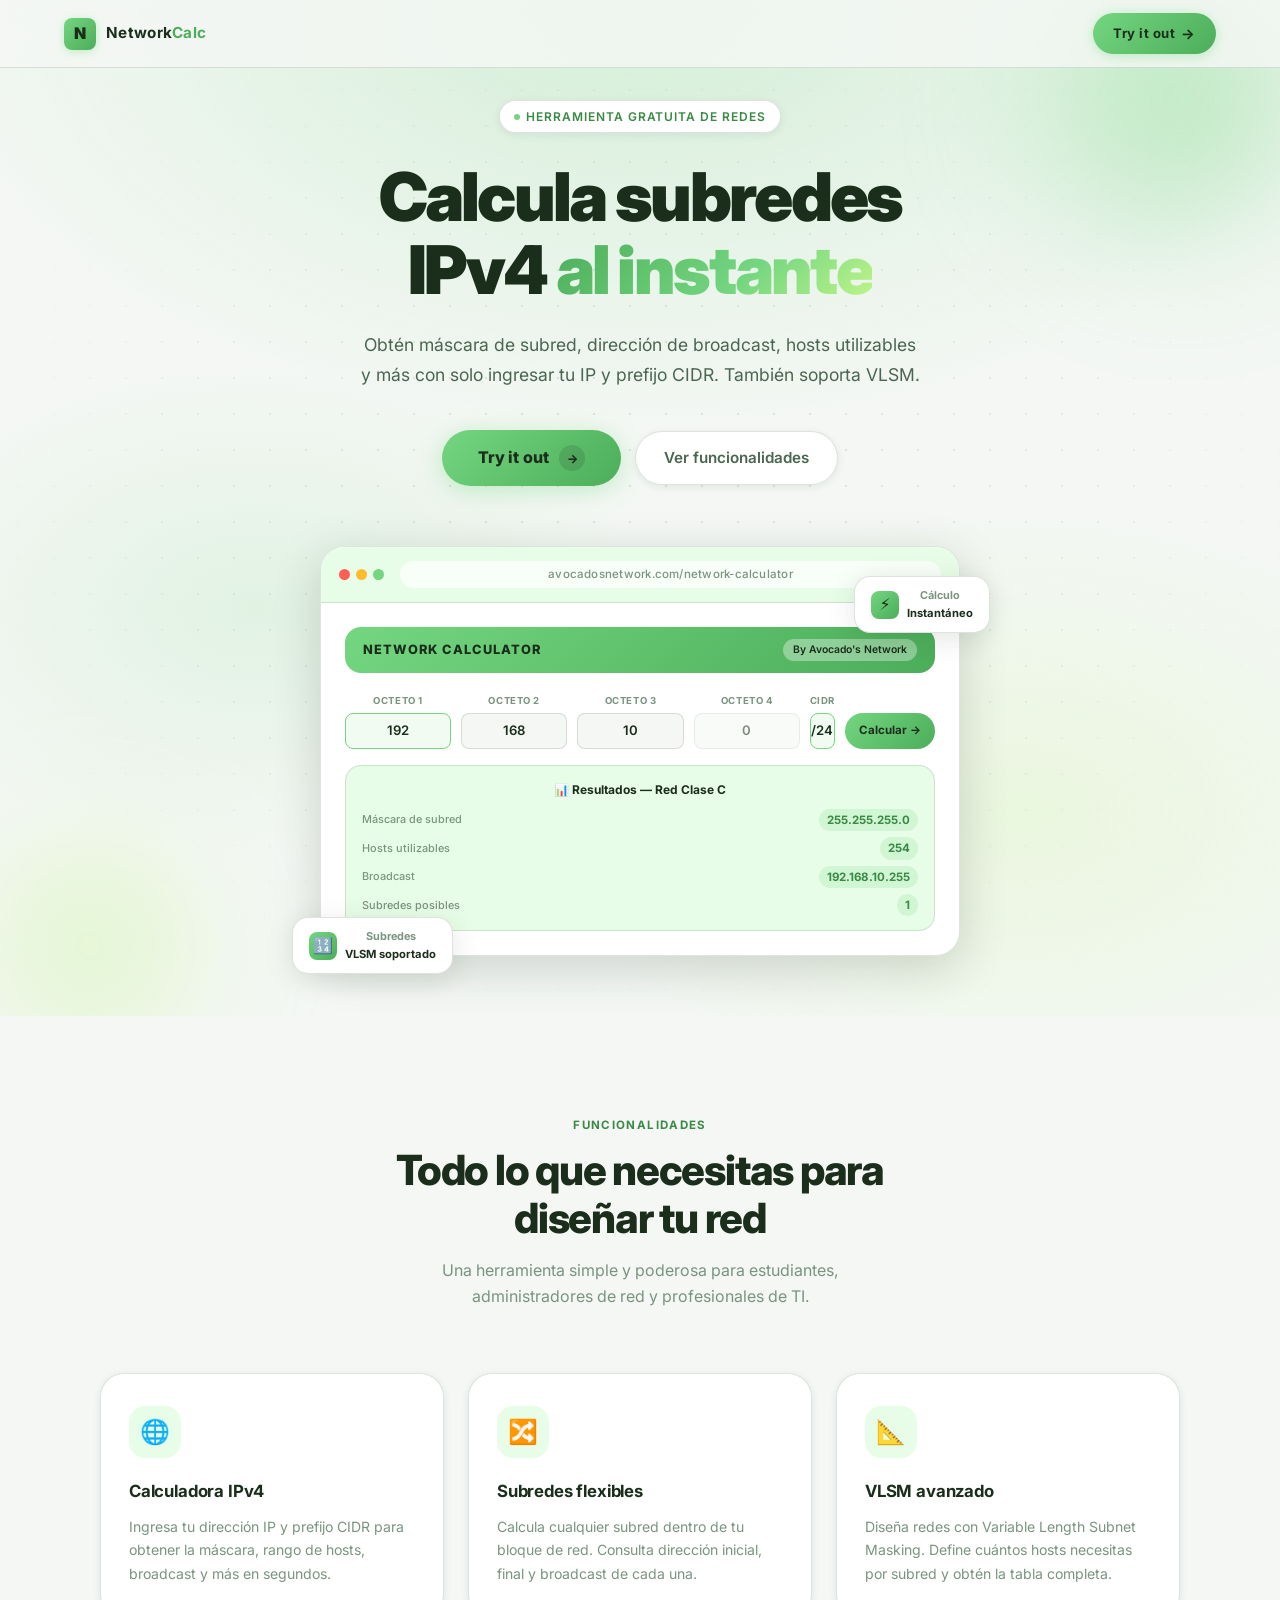
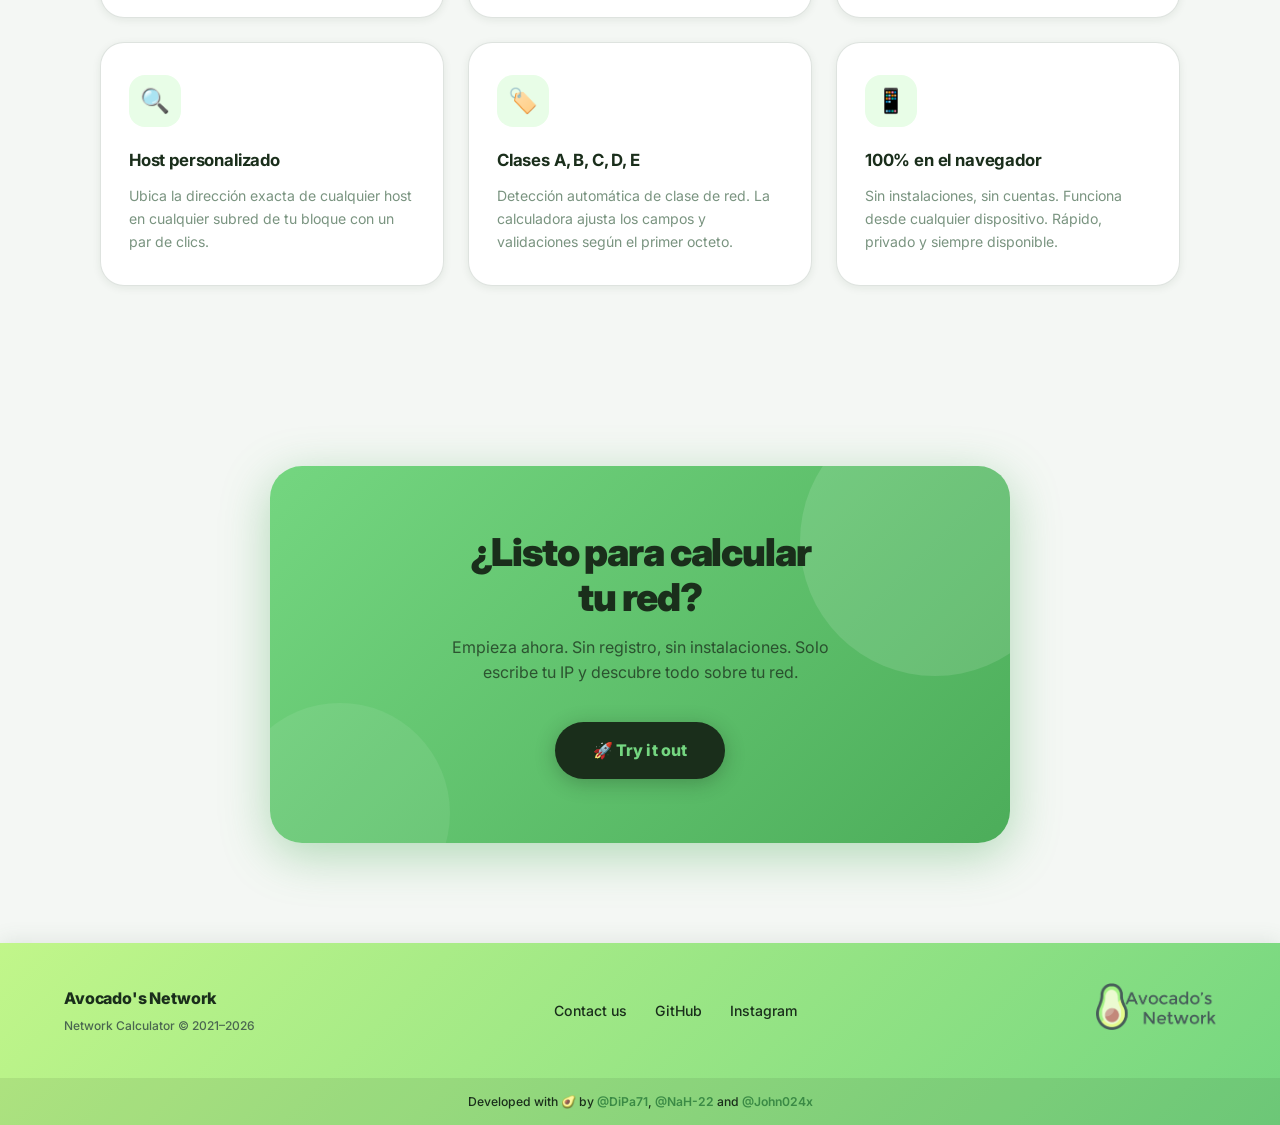
==== commit d86506f0: "refactor: rename files so landing is index and calculator is calculator.html - landing.html → index." ====
--- a/index.html
+++ b/index.html
@@ -1,182 +1,1243 @@
 <!DOCTYPE html>
 <html lang="es">
+
 <head>
     <meta charset="UTF-8">
-    <meta http-equiv="X-UA-Compatible" content="IE=edge">
     <meta name="viewport" content="width=device-width, initial-scale=1.0">
-    <meta name="description" content="Calculadora de Redes IPv4: subredes, hosts, VLSM y más. Herramienta gratuita de Avocado's Network.">
+    <meta name="description"
+        content="Network Calculator by Avocado's Network — Calcula subredes IPv4, VLSM y hosts al instante desde tu navegador.">
     <title>Network Calculator — Avocado's Network</title>
-    <link rel="shortcut icon" type="image/png" href='./Assets/favicon.png' />
-    <!-- Bootstrap -->
-    <link href="https://cdn.jsdelivr.net/npm/bootstrap@5.0.0/dist/css/bootstrap.min.css" rel="stylesheet" integrity="sha384-wEmeIV1mKuiNpC+IOBjI7aAzPcEZeedi5yW5f2yOq55WWLwNGmvvx4Um1vskeMj0" crossorigin="anonymous">
+    <link rel="shortcut icon" type="image/png" href="./Assets/favicon.png">
     <!-- Google Fonts -->
     <link rel="preconnect" href="https://fonts.googleapis.com">
     <link rel="preconnect" href="https://fonts.gstatic.com" crossorigin>
-    <link href="https://fonts.googleapis.com/css2?family=Inter:wght@300;400;500;600;700;800&display=swap" rel="stylesheet">
-    <!-- Styles -->
-    <link rel="stylesheet" href="./style.css">
+    <link href="https://fonts.googleapis.com/css2?family=Inter:wght@300;400;500;600;700;800;900&display=swap"
+        rel="stylesheet">
+    <style>
+        /* ============================
+           VARIABLES & RESET
+           ============================ */
+        *,
+        *::before,
+        *::after {
+            box-sizing: border-box;
+            margin: 0;
+            padding: 0;
+        }
+
+        :root {
+            --green-primary: #74d680;
+            --green-dark: #4cad5a;
+            --green-darker: #3a8a45;
+            --green-light: #c1f68a;
+            --green-lighter: #e8fde7;
+            --green-glow: rgba(116, 214, 128, 0.4);
+            --text-primary: #1a2e1b;
+            --text-secondary: #4a6650;
+            --text-muted: #7a9480;
+            --bg-body: #f4f7f4;
+            --bg-card: #ffffff;
+            --border-color: rgba(74, 102, 80, 0.18);
+            --shadow-sm: 0 2px 8px rgba(26, 46, 27, 0.08);
+            --shadow-md: 0 6px 28px rgba(26, 46, 27, 0.12);
+            --shadow-lg: 0 12px 48px rgba(26, 46, 27, 0.18);
+            --radius-sm: 8px;
+            --radius-md: 16px;
+            --radius-lg: 24px;
+            --radius-pill: 999px;
+            --transition: 0.28s cubic-bezier(0.4, 0, 0.2, 1);
+        }
+
+        html {
+            scroll-behavior: smooth;
+        }
+
+        body {
+            font-family: 'Inter', system-ui, sans-serif;
+            background-color: var(--bg-body);
+            color: var(--text-primary);
+            line-height: 1.6;
+            -webkit-font-smoothing: antialiased;
+            overflow-x: hidden;
+        }
+
+        a {
+            text-decoration: none;
+            color: inherit;
+        }
+
+        /* ============================
+           NAV
+           ============================ */
+        .nav {
+            position: fixed;
+            top: 0;
+            left: 0;
+            right: 0;
+            z-index: 200;
+            display: flex;
+            align-items: center;
+            justify-content: space-between;
+            padding: 0 5%;
+            height: 68px;
+            background: rgba(244, 247, 244, 0.82);
+            backdrop-filter: blur(18px);
+            -webkit-backdrop-filter: blur(18px);
+            border-bottom: 1px solid var(--border-color);
+            transition: background var(--transition), box-shadow var(--transition);
+        }
+
+        .nav.scrolled {
+            background: rgba(244, 247, 244, 0.96);
+            box-shadow: var(--shadow-sm);
+        }
+
+        .nav-logo {
+            display: flex;
+            align-items: center;
+            gap: 10px;
+        }
+
+        .nav-logo-dot {
+            width: 32px;
+            height: 32px;
+            border-radius: var(--radius-sm);
+            background: linear-gradient(135deg, var(--green-primary), var(--green-dark));
+            display: flex;
+            align-items: center;
+            justify-content: center;
+            font-weight: 900;
+            font-size: 1rem;
+            color: var(--text-primary);
+            box-shadow: 0 2px 8px var(--green-glow);
+        }
+
+        .nav-logo-text {
+            font-size: 0.95rem;
+            font-weight: 700;
+            color: var(--text-primary);
+            letter-spacing: 0.02em;
+        }
+
+        .nav-logo-text span {
+            color: var(--green-dark);
+        }
+
+        .nav-cta {
+            display: inline-flex;
+            align-items: center;
+            gap: 6px;
+            background: linear-gradient(135deg, var(--green-primary), var(--green-dark));
+            color: var(--text-primary);
+            font-weight: 700;
+            font-size: 0.82rem;
+            letter-spacing: 0.04em;
+            padding: 9px 20px;
+            border-radius: var(--radius-pill);
+            box-shadow: 0 2px 12px var(--green-glow);
+            transition: all var(--transition);
+        }
+
+        .nav-cta:hover {
+            transform: translateY(-2px);
+            box-shadow: 0 6px 22px var(--green-glow);
+            color: var(--text-primary);
+        }
+
+        /* ============================
+           HERO
+           ============================ */
+        .hero {
+            min-height: 100vh;
+            display: flex;
+            align-items: center;
+            justify-content: center;
+            position: relative;
+            overflow: hidden;
+            padding: 100px 5% 60px;
+            text-align: center;
+        }
+
+        /* Animated gradient background */
+        .hero::before {
+            content: '';
+            position: absolute;
+            inset: 0;
+            background:
+                radial-gradient(ellipse 80% 60% at 50% 0%, rgba(116, 214, 128, 0.25) 0%, transparent 70%),
+                radial-gradient(ellipse 60% 50% at 80% 80%, rgba(193, 246, 138, 0.2) 0%, transparent 60%),
+                radial-gradient(ellipse 50% 40% at 20% 60%, rgba(116, 214, 128, 0.15) 0%, transparent 60%);
+            animation: blobShift 8s ease-in-out infinite alternate;
+        }
+
+        @keyframes blobShift {
+            from {
+                transform: scale(1) rotate(0deg);
+            }
+
+            to {
+                transform: scale(1.06) rotate(2deg);
+            }
+        }
+
+        /* Floating orbs */
+        .hero-orb {
+            position: absolute;
+            border-radius: 50%;
+            filter: blur(60px);
+            opacity: 0.5;
+            pointer-events: none;
+        }
+
+        .hero-orb-1 {
+            width: 400px;
+            height: 400px;
+            background: radial-gradient(circle, var(--green-primary), transparent 70%);
+            top: -100px;
+            right: -100px;
+            animation: floatOrb 6s ease-in-out infinite alternate;
+        }
+
+        .hero-orb-2 {
+            width: 300px;
+            height: 300px;
+            background: radial-gradient(circle, var(--green-light), transparent 70%);
+            bottom: -80px;
+            left: -60px;
+            animation: floatOrb 8s ease-in-out infinite alternate-reverse;
+        }
+
+        @keyframes floatOrb {
+            from {
+                transform: translate(0, 0) scale(1);
+            }
+
+            to {
+                transform: translate(20px, -20px) scale(1.08);
+            }
+        }
+
+        /* Grid dots background */
+        .hero-grid {
+            position: absolute;
+            inset: 0;
+            background-image:
+                radial-gradient(circle, rgba(74, 102, 80, 0.15) 1px, transparent 1px);
+            background-size: 36px 36px;
+            mask-image: radial-gradient(ellipse at center, black 20%, transparent 80%);
+            -webkit-mask-image: radial-gradient(ellipse at center, black 20%, transparent 80%);
+        }
+
+        .hero-content {
+            position: relative;
+            z-index: 2;
+            max-width: 760px;
+            margin: 0 auto;
+        }
+
+        .hero-badge {
+            display: inline-flex;
+            align-items: center;
+            gap: 6px;
+            background: var(--bg-card);
+            border: 1.5px solid var(--border-color);
+            color: var(--green-darker);
+            font-size: 0.75rem;
+            font-weight: 600;
+            letter-spacing: 0.08em;
+            text-transform: uppercase;
+            padding: 6px 14px;
+            border-radius: var(--radius-pill);
+            box-shadow: var(--shadow-sm);
+            margin-bottom: 28px;
+            animation: fadeInDown 0.6s ease both;
+        }
+
+        .hero-badge .dot {
+            width: 6px;
+            height: 6px;
+            border-radius: 50%;
+            background: var(--green-primary);
+            animation: pulse-dot 2s infinite;
+        }
+
+        @keyframes pulse-dot {
+
+            0%,
+            100% {
+                opacity: 1;
+                transform: scale(1);
+            }
+
+            50% {
+                opacity: 0.5;
+                transform: scale(0.8);
+            }
+        }
+
+        .hero-title {
+            font-size: clamp(2.6rem, 6vw, 4.2rem);
+            font-weight: 900;
+            line-height: 1.08;
+            letter-spacing: -0.04em;
+            color: var(--text-primary);
+            margin-bottom: 24px;
+            animation: fadeInUp 0.7s 0.1s ease both;
+        }
+
+        .hero-title .highlight {
+            background: linear-gradient(135deg, var(--green-dark) 0%, var(--green-primary) 60%, var(--green-light) 100%);
+            -webkit-background-clip: text;
+            -webkit-text-fill-color: transparent;
+            background-clip: text;
+            display: inline-block;
+        }
+
+        .hero-subtitle {
+            font-size: 1.1rem;
+            font-weight: 400;
+            color: var(--text-secondary);
+            line-height: 1.7;
+            max-width: 560px;
+            margin: 0 auto 40px;
+            animation: fadeInUp 0.7s 0.2s ease both;
+        }
+
+        .hero-actions {
+            display: flex;
+            align-items: center;
+            justify-content: center;
+            gap: 14px;
+            flex-wrap: wrap;
+            animation: fadeInUp 0.7s 0.3s ease both;
+        }
+
+        .btn-try {
+            display: inline-flex;
+            align-items: center;
+            gap: 10px;
+            background: linear-gradient(135deg, var(--green-primary), var(--green-dark));
+            color: var(--text-primary);
+            font-weight: 800;
+            font-size: 1rem;
+            letter-spacing: 0.01em;
+            padding: 15px 36px;
+            border-radius: var(--radius-pill);
+            box-shadow: 0 4px 24px var(--green-glow);
+            transition: all var(--transition);
+            position: relative;
+            overflow: hidden;
+        }
+
+        .btn-try::before {
+            content: '';
+            position: absolute;
+            inset: 0;
+            background: linear-gradient(135deg, transparent 40%, rgba(255, 255, 255, 0.18) 100%);
+            transition: opacity var(--transition);
+            opacity: 0;
+        }
+
+        .btn-try:hover::before {
+            opacity: 1;
+        }
+
+        .btn-try:hover {
+            transform: translateY(-3px);
+            box-shadow: 0 8px 36px var(--green-glow);
+            color: var(--text-primary);
+        }
+
+        .btn-try:active {
+            transform: translateY(-1px);
+        }
+
+        .btn-try .arrow {
+            display: inline-flex;
+            align-items: center;
+            justify-content: center;
+            width: 26px;
+            height: 26px;
+            background: rgba(26, 46, 27, 0.15);
+            border-radius: 50%;
+            font-size: 0.75rem;
+            transition: transform var(--transition);
+        }
+
+        .btn-try:hover .arrow {
+            transform: translateX(3px);
+        }
+
+        .btn-ghost {
+            display: inline-flex;
+            align-items: center;
+            gap: 8px;
+            background: var(--bg-card);
+            color: var(--text-secondary);
+            font-weight: 600;
+            font-size: 0.95rem;
+            padding: 14px 28px;
+            border-radius: var(--radius-pill);
+            border: 1.5px solid var(--border-color);
+            box-shadow: var(--shadow-sm);
+            transition: all var(--transition);
+        }
+
+        .btn-ghost:hover {
+            border-color: var(--green-primary);
+            color: var(--green-darker);
+            transform: translateY(-2px);
+            box-shadow: var(--shadow-md);
+        }
+
+        /* ============================
+           HERO VISUAL (CARD PREVIEW)
+           ============================ */
+        .hero-visual {
+            position: relative;
+            max-width: 640px;
+            margin: 60px auto 0;
+            animation: fadeInUp 0.8s 0.4s ease both;
+        }
+
+        .preview-card {
+            background: var(--bg-card);
+            border-radius: var(--radius-lg);
+            border: 1.5px solid var(--border-color);
+            box-shadow: var(--shadow-lg);
+            overflow: hidden;
+            position: relative;
+        }
+
+        .preview-topbar {
+            display: flex;
+            align-items: center;
+            gap: 6px;
+            padding: 14px 18px;
+            background: var(--green-lighter);
+            border-bottom: 1.5px solid var(--border-color);
+        }
+
+        .preview-dot {
+            width: 11px;
+            height: 11px;
+            border-radius: 50%;
+        }
+
+        .pd-red {
+            background: #ff5f57;
+        }
+
+        .pd-yellow {
+            background: #febc2e;
+        }
+
+        .pd-green {
+            background: var(--green-primary);
+        }
+
+        .preview-url {
+            flex: 1;
+            margin-left: 10px;
+            background: rgba(255, 255, 255, 0.7);
+            border-radius: var(--radius-pill);
+            padding: 4px 14px;
+            font-size: 0.72rem;
+            color: var(--text-muted);
+            font-weight: 500;
+            letter-spacing: 0.02em;
+        }
+
+        .preview-body {
+            padding: 24px;
+        }
+
+        .preview-header-bar {
+            background: linear-gradient(135deg, var(--green-primary), var(--green-dark));
+            border-radius: var(--radius-md);
+            padding: 12px 18px;
+            margin-bottom: 20px;
+            display: flex;
+            align-items: center;
+            justify-content: space-between;
+        }
+
+        .preview-header-bar .ph-title {
+            font-size: 0.8rem;
+            font-weight: 800;
+            letter-spacing: 0.08em;
+            text-transform: uppercase;
+            color: var(--text-primary);
+        }
+
+        .preview-header-bar .ph-badge {
+            font-size: 0.65rem;
+            background: rgba(255, 255, 255, 0.35);
+            border-radius: var(--radius-pill);
+            padding: 3px 10px;
+            color: var(--text-primary);
+            font-weight: 600;
+        }
+
+        .preview-inputs {
+            display: grid;
+            grid-template-columns: repeat(4, 1fr) auto auto;
+            gap: 10px;
+            margin-bottom: 16px;
+            align-items: end;
+        }
+
+        .preview-field {
+            display: flex;
+            flex-direction: column;
+            gap: 4px;
+        }
+
+        .preview-field-label {
+            font-size: 0.6rem;
+            font-weight: 700;
+            color: var(--text-muted);
+            text-transform: uppercase;
+            letter-spacing: 0.06em;
+        }
+
+        .preview-field-input {
+            height: 36px;
+            background: var(--bg-body);
+            border: 1.5px solid var(--border-color);
+            border-radius: var(--radius-sm);
+            display: flex;
+            align-items: center;
+            justify-content: center;
+            font-size: 0.82rem;
+            font-weight: 600;
+            color: var(--text-primary);
+        }
+
+        .preview-field-input.highlight {
+            border-color: var(--green-primary);
+            background: rgba(116, 214, 128, 0.1);
+        }
+
+        .preview-btn-mock {
+            height: 36px;
+            background: linear-gradient(135deg, var(--green-primary), var(--green-dark));
+            border-radius: var(--radius-pill);
+            display: flex;
+            align-items: center;
+            justify-content: center;
+            font-size: 0.72rem;
+            font-weight: 700;
+            color: var(--text-primary);
+            padding: 0 14px;
+            white-space: nowrap;
+            align-self: end;
+        }
+
+        .preview-result {
+            background: var(--green-lighter);
+            border-radius: var(--radius-md);
+            border: 1.5px solid var(--border-color);
+            padding: 14px 16px;
+        }
+
+        .preview-result-title {
+            font-size: 0.75rem;
+            font-weight: 700;
+            color: var(--text-primary);
+            margin-bottom: 10px;
+        }
+
+        .preview-result-rows {
+            display: flex;
+            flex-direction: column;
+            gap: 6px;
+        }
+
+        .preview-result-row {
+            display: flex;
+            justify-content: space-between;
+            align-items: center;
+        }
+
+        .prr-label {
+            font-size: 0.68rem;
+            color: var(--text-muted);
+            font-weight: 500;
+        }
+
+        .prr-value {
+            font-size: 0.72rem;
+            font-weight: 700;
+            color: var(--green-darker);
+            background: rgba(116, 214, 128, 0.2);
+            padding: 2px 8px;
+            border-radius: var(--radius-pill);
+        }
+
+        .float-badge {
+            position: absolute;
+            background: var(--bg-card);
+            border: 1.5px solid var(--border-color);
+            border-radius: var(--radius-md);
+            box-shadow: var(--shadow-md);
+            padding: 10px 16px;
+            font-size: 0.7rem;
+            font-weight: 700;
+            color: var(--text-primary);
+            display: flex;
+            align-items: center;
+            gap: 8px;
+            white-space: nowrap;
+        }
+
+        .float-badge .fb-icon {
+            width: 28px;
+            height: 28px;
+            border-radius: var(--radius-sm);
+            background: linear-gradient(135deg, var(--green-primary), var(--green-dark));
+            display: flex;
+            align-items: center;
+            justify-content: center;
+            font-size: 1rem;
+        }
+
+        .float-badge-1 {
+            bottom: -18px;
+            left: -28px;
+            animation: floatBadge 4s ease-in-out infinite alternate;
+        }
+
+        .float-badge-2 {
+            top: 30px;
+            right: -30px;
+            animation: floatBadge 5s ease-in-out infinite alternate-reverse;
+        }
+
+        @keyframes floatBadge {
+            from {
+                transform: translateY(0);
+            }
+
+            to {
+                transform: translateY(-8px);
+            }
+        }
+
+        /* ============================
+           FEATURES SECTION
+           ============================ */
+        .features {
+            padding: 100px 5%;
+            position: relative;
+        }
+
+        .section-label {
+            font-size: 0.72rem;
+            font-weight: 700;
+            letter-spacing: 0.12em;
+            text-transform: uppercase;
+            color: var(--green-darker);
+            text-align: center;
+            margin-bottom: 12px;
+        }
+
+        .section-title {
+            text-align: center;
+            font-size: clamp(1.8rem, 4vw, 2.6rem);
+            font-weight: 800;
+            letter-spacing: -0.03em;
+            color: var(--text-primary);
+            margin-bottom: 14px;
+            line-height: 1.15;
+        }
+
+        .section-subtitle {
+            text-align: center;
+            font-size: 1rem;
+            color: var(--text-muted);
+            max-width: 520px;
+            margin: 0 auto 64px;
+            line-height: 1.65;
+        }
+
+        .features-grid {
+            display: grid;
+            grid-template-columns: repeat(auto-fit, minmax(280px, 1fr));
+            gap: 24px;
+            max-width: 1080px;
+            margin: 0 auto;
+        }
+
+        .feature-card {
+            background: var(--bg-card);
+            border: 1.5px solid var(--border-color);
+            border-radius: var(--radius-lg);
+            padding: 32px 28px;
+            box-shadow: var(--shadow-sm);
+            transition: all var(--transition);
+            position: relative;
+            overflow: hidden;
+        }
+
+        .feature-card::before {
+            content: '';
+            position: absolute;
+            top: 0;
+            left: 0;
+            right: 0;
+            height: 3px;
+            background: linear-gradient(90deg, var(--green-primary), var(--green-light));
+            opacity: 0;
+            transition: opacity var(--transition);
+        }
+
+        .feature-card:hover {
+            transform: translateY(-6px);
+            box-shadow: var(--shadow-md);
+            border-color: rgba(116, 214, 128, 0.4);
+        }
+
+        .feature-card:hover::before {
+            opacity: 1;
+        }
+
+        .feature-icon {
+            width: 52px;
+            height: 52px;
+            border-radius: var(--radius-md);
+            background: var(--green-lighter);
+            display: flex;
+            align-items: center;
+            justify-content: center;
+            font-size: 1.5rem;
+            margin-bottom: 20px;
+            transition: background var(--transition), transform var(--transition);
+        }
+
+        .feature-card:hover .feature-icon {
+            background: linear-gradient(135deg, var(--green-primary), var(--green-dark));
+            transform: scale(1.08) rotate(-4deg);
+        }
+
+        .feature-title {
+            font-size: 1.05rem;
+            font-weight: 700;
+            color: var(--text-primary);
+            margin-bottom: 10px;
+            letter-spacing: -0.01em;
+        }
+
+        .feature-desc {
+            font-size: 0.88rem;
+            color: var(--text-muted);
+            line-height: 1.65;
+        }
+
+        /* ============================
+           CTA SECTION
+           ============================ */
+        .cta-section {
+            padding: 80px 5% 100px;
+        }
+
+        .cta-inner {
+            max-width: 740px;
+            margin: 0 auto;
+            background: linear-gradient(135deg, var(--green-primary) 0%, var(--green-dark) 100%);
+            border-radius: 2rem;
+            padding: 64px 48px;
+            text-align: center;
+            position: relative;
+            overflow: hidden;
+            box-shadow: 0 12px 48px rgba(76, 173, 90, 0.4);
+        }
+
+        .cta-inner::before {
+            content: '';
+            position: absolute;
+            top: -60px;
+            right: -60px;
+            width: 270px;
+            height: 270px;
+            border-radius: 50%;
+            background: rgba(255, 255, 255, 0.12);
+            pointer-events: none;
+        }
+
+        .cta-inner::after {
+            content: '';
+            position: absolute;
+            bottom: -80px;
+            left: -40px;
+            width: 220px;
+            height: 220px;
+            border-radius: 50%;
+            background: rgba(255, 255, 255, 0.08);
+            pointer-events: none;
+        }
+
+        .cta-title {
+            font-size: clamp(1.8rem, 4vw, 2.4rem);
+            font-weight: 900;
+            letter-spacing: -0.03em;
+            color: var(--text-primary);
+            margin-bottom: 16px;
+            line-height: 1.15;
+            position: relative;
+            z-index: 1;
+        }
+
+        .cta-desc {
+            font-size: 1rem;
+            color: rgba(26, 46, 27, 0.75);
+            margin-bottom: 36px;
+            max-width: 400px;
+            margin-left: auto;
+            margin-right: auto;
+            line-height: 1.6;
+            position: relative;
+            z-index: 1;
+        }
+
+        .btn-cta-big {
+            display: inline-flex;
+            align-items: center;
+            gap: 10px;
+            background: var(--text-primary);
+            color: var(--green-primary);
+            font-weight: 800;
+            font-size: 1rem;
+            padding: 16px 38px;
+            border-radius: var(--radius-pill);
+            box-shadow: 0 4px 20px rgba(26, 46, 27, 0.3);
+            transition: all var(--transition);
+            position: relative;
+            z-index: 1;
+            letter-spacing: 0.01em;
+        }
+
+        .btn-cta-big:hover {
+            background: var(--bg-card);
+            color: var(--green-darker);
+            transform: translateY(-3px);
+            box-shadow: 0 8px 32px rgba(26, 46, 27, 0.35);
+        }
+
+        /* ============================
+           FOOTER
+           ============================ */
+        footer {
+            background: linear-gradient(135deg, var(--green-light) 0%, var(--green-primary) 100%);
+            box-shadow: 0 -2px 20px rgba(74, 102, 80, 0.12);
+        }
+
+        .footer-inner {
+            display: flex;
+            align-items: center;
+            justify-content: space-between;
+            padding: 40px 5%;
+            flex-wrap: wrap;
+            gap: 24px;
+        }
+
+        .footer-brand {
+            display: flex;
+            flex-direction: column;
+            gap: 4px;
+        }
+
+        .footer-brand-name {
+            font-size: 1rem;
+            font-weight: 800;
+            color: var(--text-primary);
+            letter-spacing: -0.01em;
+        }
+
+        .footer-brand-sub {
+            font-size: 0.75rem;
+            color: var(--text-secondary);
+            font-weight: 500;
+        }
+
+        .footer-links {
+            display: flex;
+            gap: 28px;
+            list-style: none;
+        }
+
+        .footer-links a {
+            font-size: 0.88rem;
+            font-weight: 500;
+            color: var(--text-primary);
+            transition: color var(--transition), transform var(--transition);
+            display: inline-block;
+        }
+
+        .footer-links a:hover {
+            color: var(--green-darker);
+            transform: translateY(-2px);
+        }
+
+        .footer-logo img {
+            width: 120px;
+            height: auto;
+            opacity: 0.85;
+            transition: opacity var(--transition);
+        }
+
+        .footer-logo img:hover {
+            opacity: 1;
+        }
+
+        .footer-copy {
+            background: rgba(0, 0, 0, 0.07);
+            text-align: center;
+            padding: 14px;
+            font-size: 0.76rem;
+            color: var(--text-primary);
+            font-weight: 500;
+        }
+
+        .footer-copy a {
+            color: var(--green-darker);
+            font-weight: 600;
+        }
+
+        /* ============================
+           ANIMATIONS
+           ============================ */
+        @keyframes fadeInUp {
+            from {
+                opacity: 0;
+                transform: translateY(22px);
+            }
+
+            to {
+                opacity: 1;
+                transform: translateY(0);
+            }
+        }
+
+        @keyframes fadeInDown {
+            from {
+                opacity: 0;
+                transform: translateY(-12px);
+            }
+
+            to {
+                opacity: 1;
+                transform: translateY(0);
+            }
+        }
+
+        /* Scroll-triggered fade in for feature cards */
+        .fade-in-scroll {
+            opacity: 0;
+            transform: translateY(30px);
+            transition: opacity 0.6s ease, transform 0.6s ease;
+        }
+
+        .fade-in-scroll.visible {
+            opacity: 1;
+            transform: translateY(0);
+        }
+
+        /* ============================
+           RESPONSIVE
+           ============================ */
+        @media (max-width: 768px) {
+            .hero {
+                padding: 90px 5% 50px;
+            }
+
+            .hero-title {
+                font-size: 2.2rem;
+            }
+
+            .preview-inputs {
+                grid-template-columns: repeat(2, 1fr);
+            }
+
+            .float-badge {
+                display: none;
+            }
+
+            .cta-inner {
+                padding: 44px 24px;
+            }
+
+            .footer-inner {
+                flex-direction: column;
+                align-items: flex-start;
+            }
+        }
+
+        @media (max-width: 480px) {
+            .hero-title {
+                font-size: 1.9rem;
+            }
+
+            .hero-actions {
+                flex-direction: column;
+                align-items: stretch;
+            }
+
+            .btn-try,
+            .btn-ghost {
+                justify-content: center;
+            }
+        }
+    </style>
 </head>
+
 <body>
-    <header id="main-header" class="text-white header">
-        <div class="container">
-            <div class="row g-3 align-items-center justify-content-between">
-                <h1 class="col-auto">Network Calculator</h1>
-                <div class="col-auto d-flex gap-2 align-items-center">
-                    <a href="./landing.html" aria-label="Volver al inicio">← Inicio</a>
-                    <a href="https://www.avocadosnetwork.com/Nosotros.html" target="_blank" rel="noopener noreferrer">By Avocado's Network</a>
+
+    <!-- NAV -->
+    <nav class="nav" id="nav">
+        <a href="./index.html" class="nav-logo">
+            <div class="nav-logo-dot">N</div>
+            <span class="nav-logo-text">Network<span>Calc</span></span>
+        </a>
+        <a href="./calculator.html" class="nav-cta" id="nav-try-btn">
+            Try it out
+            <span style="font-size:0.9rem;">→</span>
+        </a>
+    </nav>
+
+    <!-- HERO -->
+    <section class="hero" id="hero">
+        <div class="hero-orb hero-orb-1"></div>
+        <div class="hero-orb hero-orb-2"></div>
+        <div class="hero-grid"></div>
+
+        <div style="width:100%;">
+            <div class="hero-content">
+                <div class="hero-badge">
+                    <span class="dot"></span>
+                    Herramienta gratuita de redes
+                </div>
+
+                <h1 class="hero-title">
+                    Calcula subredes<br>
+                    IPv4 <span class="highlight">al instante</span>
+                </h1>
+
+                <p class="hero-subtitle">
+                    Obtén máscara de subred, dirección de broadcast, hosts utilizables y más con solo ingresar tu IP y
+                    prefijo CIDR. También soporta VLSM.
+                </p>
+
+                <div class="hero-actions">
+                    <a href="./calculator.html" class="btn-try" id="try-it-out">
+                        Try it out
+                        <span class="arrow">→</span>
+                    </a>
+                    <a href="#features" class="btn-ghost">
+                        Ver funcionalidades
+                    </a>
                 </div>
             </div>
-        </div>
-    </header>
-
-    <!-- H1: Zona de alertas flotantes con aria-live para anunciar cambios de estado -->
-    <main class='main'>
-        <div id="Float-alert" role="status" aria-live="assertive" aria-atomic="true"></div>
-
-        <div class="container">
-            <h2 class="title mb-3">Calculadora Redes IPv4</h2>
-            <!-- H6: Instrucción visible para guiar al usuario sin requerir memoria -->
-            <p class="text-muted mb-4 text-center">Ingresa la dirección IP y el prefijo CIDR para comenzar.</p>
-        </div>
-
-        <div class="container container-body">
-            <form id="formRedes0" class="row justify-content-center g-3">
-                <!-- H5/H6: min/max explícitos, label visibles vía aria-label -->
-                <div class="col-auto">
-                    <label for="oct1" class="form-label input-label">Octeto 1</label>
-                    <input class="input form-control text-center" type="number" id="oct1" name="octeto1"
-                        placeholder="0" min="1" max="255"
-                        aria-label="Primer octeto (1-255)"
-                        onchange="valuePrimerOcteto(this.value)">
-                </div>
-                <div class="col-auto">
-                    <label for="oct2" class="form-label input-label">Octeto 2</label>
-                    <input class="form-control text-center" type="number" id="oct2" name="octeto2"
-                        placeholder="0" min="0" max="255"
-                        aria-label="Segundo octeto (0-255)">
-                </div>
-                <div class="col-auto">
-                    <label for="oct3" class="form-label input-label">Octeto 3</label>
-                    <input class="form-control text-center" type="number" id="oct3" name="octeto3"
-                        placeholder="0" min="0" max="255"
-                        aria-label="Tercer octeto (0-255)">
-                </div>
-                <div class="col-auto">
-                    <!-- H6: title explica por qué está deshabilitado -->
-                    <label for="oct4" class="form-label input-label">Octeto 4</label>
-                    <input class="form-control text-center" type="number" id="oct4" name="octeto4"
-                        placeholder="0" min="0" max="255" disabled
-                        title="El cuarto octeto es la dirección de red y se calcula automáticamente"
-                        aria-label="Cuarto octeto (calculado automáticamente)">
-                </div>
-                <div class="col-auto">
-                    <label for="diagonal" class="form-label input-label">Prefijo CIDR</label>
-                    <div class="input-group">
-                        <span class="input-group-text" id="cidr-addon">/</span>
-                        <input type="number" class="form-control" aria-describedby="cidr-addon"
-                            id="diagonal" placeholder="24" min="1" max="31"
-                            aria-label="Prefijo CIDR (1-31)">
+
+            <!-- PREVIEW CARD -->
+            <div class="hero-visual">
+                <div class="preview-card">
+                    <div class="preview-topbar">
+                        <div class="preview-dot pd-red"></div>
+                        <div class="preview-dot pd-yellow"></div>
+                        <div class="preview-dot pd-green"></div>
+                        <div class="preview-url">avocadosnetwork.com/network-calculator</div>
+                    </div>
+                    <div class="preview-body">
+                        <div class="preview-header-bar">
+                            <span class="ph-title">Network Calculator</span>
+                            <span class="ph-badge">By Avocado's Network</span>
+                        </div>
+                        <div class="preview-inputs">
+                            <div class="preview-field">
+                                <div class="preview-field-label">Octeto 1</div>
+                                <div class="preview-field-input highlight">192</div>
+                            </div>
+                            <div class="preview-field">
+                                <div class="preview-field-label">Octeto 2</div>
+                                <div class="preview-field-input">168</div>
+                            </div>
+                            <div class="preview-field">
+                                <div class="preview-field-label">Octeto 3</div>
+                                <div class="preview-field-input">10</div>
+                            </div>
+                            <div class="preview-field">
+                                <div class="preview-field-label">Octeto 4</div>
+                                <div class="preview-field-input" style="opacity:0.55;">0</div>
+                            </div>
+                            <div class="preview-field">
+                                <div class="preview-field-label">CIDR</div>
+                                <div class="preview-field-input highlight">/24</div>
+                            </div>
+                            <div class="preview-btn-mock">Calcular →</div>
+                        </div>
+                        <div class="preview-result">
+                            <div class="preview-result-title">📊 Resultados — Red Clase C</div>
+                            <div class="preview-result-rows">
+                                <div class="preview-result-row">
+                                    <span class="prr-label">Máscara de subred</span>
+                                    <span class="prr-value">255.255.255.0</span>
+                                </div>
+                                <div class="preview-result-row">
+                                    <span class="prr-label">Hosts utilizables</span>
+                                    <span class="prr-value">254</span>
+                                </div>
+                                <div class="preview-result-row">
+                                    <span class="prr-label">Broadcast</span>
+                                    <span class="prr-value">192.168.10.255</span>
+                                </div>
+                                <div class="preview-result-row">
+                                    <span class="prr-label">Subredes posibles</span>
+                                    <span class="prr-value">1</span>
+                                </div>
+                            </div>
+                        </div>
                     </div>
                 </div>
-                <div id="formRedes" class="col-auto d-flex align-items-end">
-                    <button id="btnRedes" type="submit" class="btn btn-primary btn-calcular">
-                        Calcular Red
-                    </button>
-                </div>
-            </form>
-
-            <div class="container mt-3">
-                <form id="formRedes2" class="row justify-content-center g-3" style="visibility: hidden">
-                    <div id="divSubred" class="col-auto">
-                        <div class="input-group">
-                            <!-- H4: id único para este addon -->
-                            <span class="input-group-text" id="basic-addon-subred">Subred:</span>
-                            <input type="number" class="form-control" aria-describedby="basic-addon-subred"
-                                id="inputSubred" placeholder="0" min="0">
-                            <button id="btnsubredes" type="button" class="btn btn-outline-secondary">Calcular</button>
-                        </div>
-                    </div>
-                    <div class="col-auto">
-                        <div class="input-group">
-                            <span class="input-group-text" id="basic-addon-hostp">Host personalizado:</span>
-                            <input type="number" class="form-control" aria-describedby="basic-addon-hostp"
-                                id="inputHostP" placeholder="0" min="0">
-                            <button id="btnHostP" type="button" class="btn btn-outline-success">Mostrar</button>
-                        </div>
-                    </div>
-                    <div id="btnVLSM" class="col-auto">
-                        <button type="button" class="btn btn-secondary">Calculadora VLSM</button>
-                    </div>
-                    <!-- H3: Limpiar ahora tiene id y type para que funcione el event listener -->
-                    <div id="divLimpiar" class="col-auto">
-                        <button id="btnLimpiar" type="button" class="btn btn-danger">Limpiar</button>
-                    </div>
-                </form>
-            </div>
-        </div>
-
-        <div class="container"><hr></div>
-
-        <div class="container">
-            <div id="formRedesVLSM" class="row justify-content-center" style="visibility: hidden">
-                <div class="col-auto">
-                    <div class="input-group">
-                        <span class="input-group-text" id="basic-addon-vlsm-n">Número de subredes:</span>
-                        <input type="number" class="form-control" aria-describedby="basic-addon-vlsm-n"
-                            id="inputVLSM" placeholder="0" min="1" max="1000">
-                        <button id="btnVLSM1" type="button" class="btn btn-outline-primary">Iniciar</button>
+
+                <!-- Floating badges -->
+                <div class="float-badge float-badge-1">
+                    <span class="fb-icon">🔢</span>
+                    <div>
+                        <div style="font-size:0.68rem;color:var(--text-muted);">Subredes</div>
+                        <div>VLSM soportado</div>
                     </div>
                 </div>
-                <div class="col-auto" style="visibility: hidden">
-                    <div id="divSig" class="input-group">
-                        <!-- H2: "ASD" reemplazado por texto significativo; se actualiza desde JS -->
-                        <span class="input-group-text" id="basic-addon4">Hosts subred 1:</span>
-                        <input type="number" class="form-control" aria-describedby="basic-addon4"
-                            id="inputVLSM2" placeholder="Número de hosts requeridos" min="1">
-                        <button id="btnVLSM2" type="button" class="btn btn-outline-info">Siguiente</button>
+                <div class="float-badge float-badge-2">
+                    <span class="fb-icon">⚡</span>
+                    <div>
+                        <div style="font-size:0.68rem;color:var(--text-muted);">Cálculo</div>
+                        <div>Instantáneo</div>
                     </div>
                 </div>
             </div>
         </div>
-
-        <div class="container">
-            <h2 class="title mb-4" id="titulo-resultados" style="display:none">Resultados</h2>
-        </div>
-        <div class="container container-results" id="items" style="visibility: hidden">
-            <div class="accordion" id="accordionSubred">
-                <!-- resultados dinámicos -->
+    </section>
+
+    <!-- FEATURES -->
+    <section class="features" id="features">
+        <div class="section-label">Funcionalidades</div>
+        <h2 class="section-title">Todo lo que necesitas para<br>diseñar tu red</h2>
+        <p class="section-subtitle">
+            Una herramienta simple y poderosa para estudiantes, administradores de red y profesionales de TI.
+        </p>
+
+        <div class="features-grid">
+            <div class="feature-card fade-in-scroll">
+                <div class="feature-icon">🌐</div>
+                <h3 class="feature-title">Calculadora IPv4</h3>
+                <p class="feature-desc">
+                    Ingresa tu dirección IP y prefijo CIDR para obtener la máscara, rango de hosts, broadcast y más en
+                    segundos.
+                </p>
+            </div>
+            <div class="feature-card fade-in-scroll" style="transition-delay:0.1s">
+                <div class="feature-icon">🔀</div>
+                <h3 class="feature-title">Subredes flexibles</h3>
+                <p class="feature-desc">
+                    Calcula cualquier subred dentro de tu bloque de red. Consulta dirección inicial, final y broadcast
+                    de cada una.
+                </p>
+            </div>
+            <div class="feature-card fade-in-scroll" style="transition-delay:0.2s">
+                <div class="feature-icon">📐</div>
+                <h3 class="feature-title">VLSM avanzado</h3>
+                <p class="feature-desc">
+                    Diseña redes con Variable Length Subnet Masking. Define cuántos hosts necesitas por subred y obtén
+                    la tabla completa.
+                </p>
+            </div>
+            <div class="feature-card fade-in-scroll" style="transition-delay:0.3s">
+                <div class="feature-icon">🔍</div>
+                <h3 class="feature-title">Host personalizado</h3>
+                <p class="feature-desc">
+                    Ubica la dirección exacta de cualquier host en cualquier subred de tu bloque con un par de clics.
+                </p>
+            </div>
+            <div class="feature-card fade-in-scroll" style="transition-delay:0.4s">
+                <div class="feature-icon">🏷️</div>
+                <h3 class="feature-title">Clases A, B, C, D, E</h3>
+                <p class="feature-desc">
+                    Detección automática de clase de red. La calculadora ajusta los campos y validaciones según el
+                    primer octeto.
+                </p>
+            </div>
+            <div class="feature-card fade-in-scroll" style="transition-delay:0.5s">
+                <div class="feature-icon">📱</div>
+                <h3 class="feature-title">100% en el navegador</h3>
+                <p class="feature-desc">
+                    Sin instalaciones, sin cuentas. Funciona desde cualquier dispositivo. Rápido, privado y siempre
+                    disponible.
+                </p>
             </div>
         </div>
-
-        <!-- H8: GIF decorativo oculto cuando haya resultados (controlado desde JS) -->
-        <div id="imagenweona" class="container text-center py-4">
-            <img class="img-fluid gif-placeholder" src="https://media4.giphy.com/media/l4pTjiQcFKDddQkGQ/giphy.gif?cid=ecf05e470eb34b91f9735303d3910f831007b2709977ecf5&rid=giphy.gif&ct=s" alt="">
-            <p class="text-muted mt-2">Ingresa los datos de la red y presiona <strong>Calcular Red</strong>.</p>
+    </section>
+
+    <!-- CTA -->
+    <section class="cta-section">
+        <div class="cta-inner">
+            <h2 class="cta-title">¿Listo para calcular<br>tu red?</h2>
+            <p class="cta-desc">
+                Empieza ahora. Sin registro, sin instalaciones. Solo escribe tu IP y descubre todo sobre tu red.
+            </p>
+            <a href="./calculator.html" class="btn-cta-big" id="cta-try-btn">
+                🚀 Try it out
+            </a>
         </div>
-    </main>
-
+    </section>
+
+    <!-- FOOTER -->
     <footer>
-        <section class="first_footer">
-            <section class="left">
-                <ul>
-                    <li><a href="mailto:support@avocadosnetwork.com" target="_blank" rel="noopener noreferrer">Contact us</a></li>
-                    <li><a href="https://github.com/AvocadosNetworkLabs" target="_blank" rel="noopener noreferrer">Github</a></li>
-                    <li><a href="https://instagram.com/binary.avocado" target="_blank" rel="noopener noreferrer">Instagram</a></li>
-                </ul>
-            </section>
-            <section class="right">
-                <img src="./Assets/logo_peque_gris.png" width="150px" height="60px" alt="logo avocados network 2021" />
-            </section>
-        </section>
-        <p>
-            © 2021 Avocado's Network. All Rights Reserved.
-            Developed and deploy with 🥑 by <a href="https://github.com/DiPa71" target="_blank" rel="noopener noreferrer">@DiPa71</a>, <a
-                href="https://github.com/NaH-22" target="_blank" rel="noopener noreferrer">@NaH-22</a> and <a href="https://github.com/john024x"
-                target="_blank" rel="noopener noreferrer">@John024x</a>
-        </p>
+        <div class="footer-inner">
+            <div class="footer-brand">
+                <div class="footer-brand-name">Avocado's Network</div>
+                <div class="footer-brand-sub">Network Calculator &copy; 2021&ndash;2026</div>
+            </div>
+            <ul class="footer-links">
+                <li><a href="mailto:support@avocadosnetwork.com" target="_blank" rel="noopener noreferrer">Contact
+                        us</a></li>
+                <li><a href="https://github.com/AvocadosNetworkLabs" target="_blank"
+                        rel="noopener noreferrer">GitHub</a></li>
+                <li><a href="https://instagram.com/binary.avocado" target="_blank"
+                        rel="noopener noreferrer">Instagram</a></li>
+            </ul>
+            <div class="footer-logo">
+                <img src="./Assets/logo_peque_gris.png" alt="Avocado's Network logo">
+            </div>
+        </div>
+        <div class="footer-copy">
+            Developed with 🥑 by
+            <a href="https://github.com/DiPa71" target="_blank" rel="noopener noreferrer">@DiPa71</a>,
+            <a href="https://github.com/NaH-22" target="_blank" rel="noopener noreferrer">@NaH-22</a> and
+            <a href="https://github.com/john024x" target="_blank" rel="noopener noreferrer">@John024x</a>
+        </div>
     </footer>
 
-    <script src="https://cdn.jsdelivr.net/npm/bootstrap@5.0.0/dist/js/bootstrap.bundle.min.js" integrity="sha384-p34f1UUtsS3wqzfto5wAAmdvj+osOnFyQFpp4Ua3gs/ZVWx6oOypYoCJhGGScy+8" crossorigin="anonymous"></script>
-    <script src="./index.js"></script>
+    <script>
+        // Sticky nav
+        const nav = document.getElementById('nav');
+        window.addEventListener('scroll', () => {
+            nav.classList.toggle('scrolled', window.scrollY > 20);
+        }, { passive: true });
+
+        // Scroll-triggered animations
+        const scrollFade = document.querySelectorAll('.fade-in-scroll');
+        const observer = new IntersectionObserver((entries) => {
+            entries.forEach(entry => {
+                if (entry.isIntersecting) {
+                    entry.target.classList.add('visible');
+                    observer.unobserve(entry.target);
+                }
+            });
+        }, { threshold: 0.1, rootMargin: '0px 0px -40px 0px' });
+
+        scrollFade.forEach(el => observer.observe(el));
+    </script>
 </body>
-</html>
+
+</html>
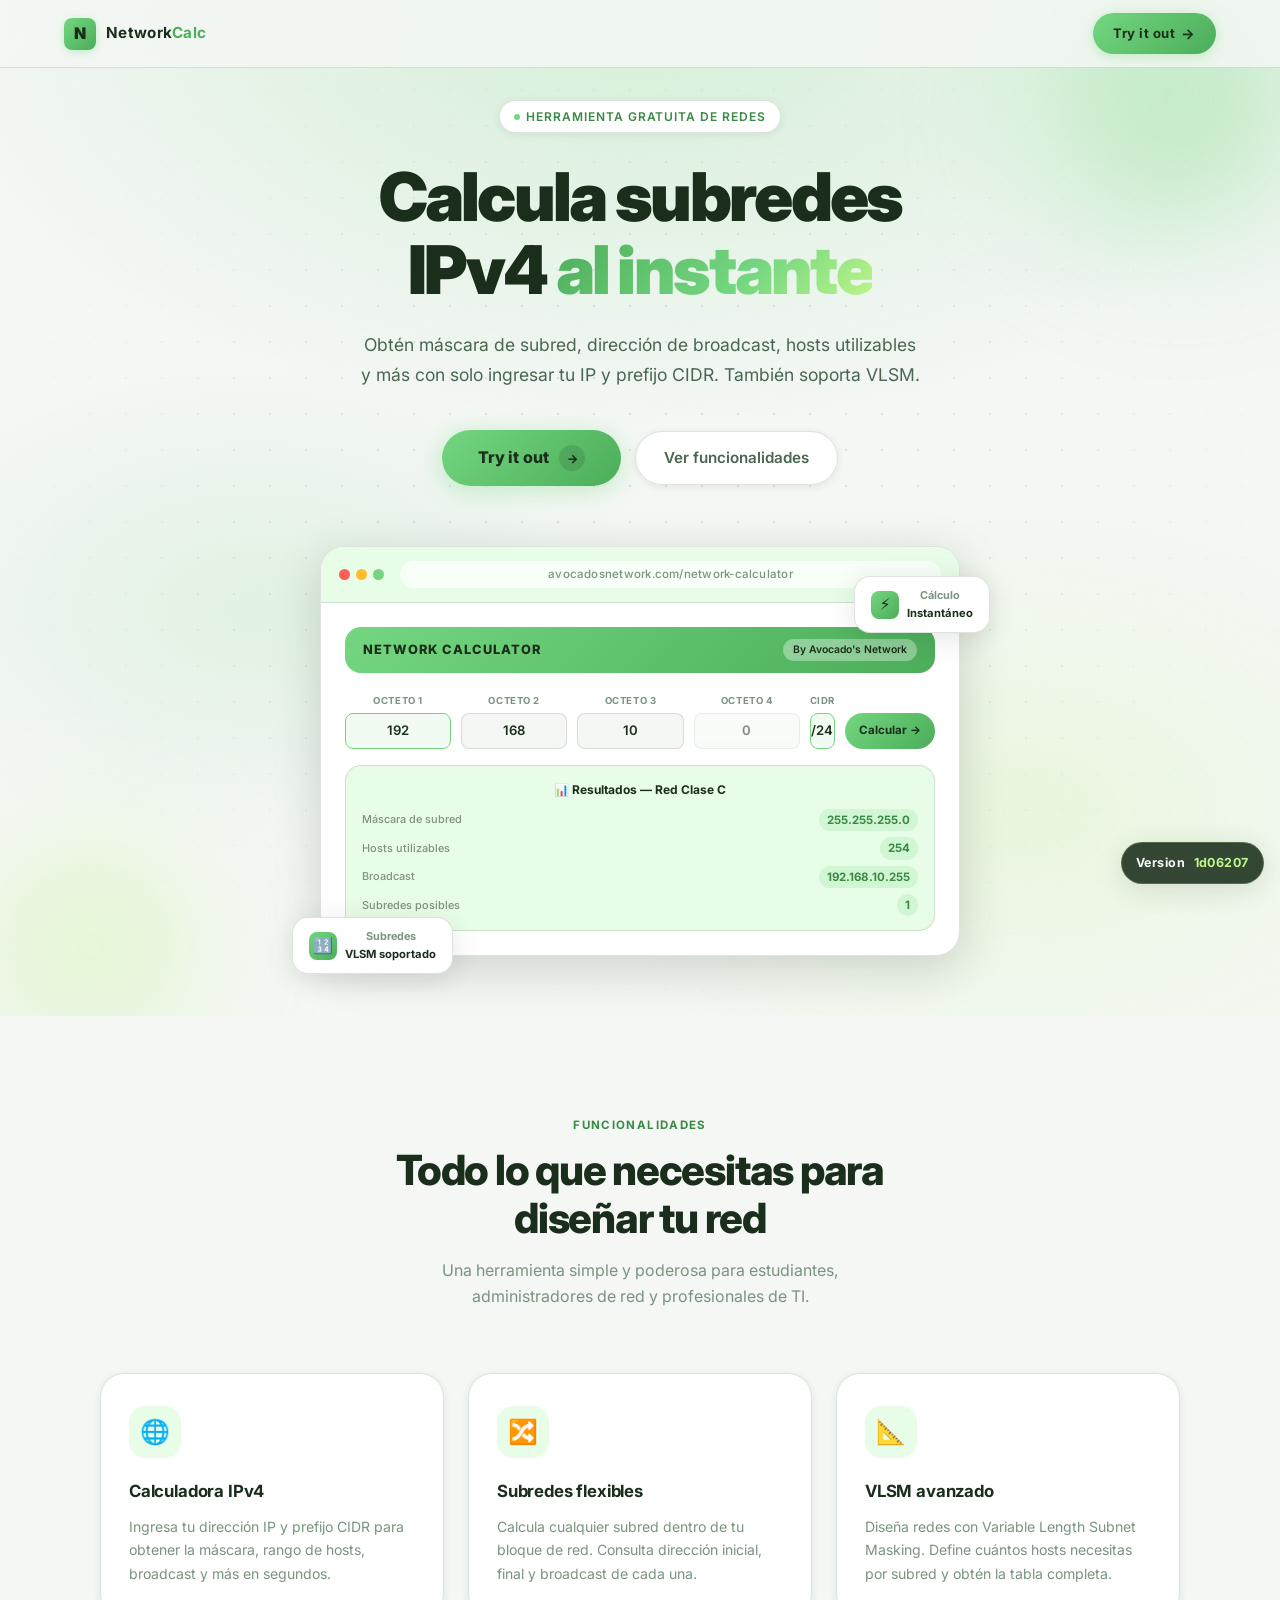
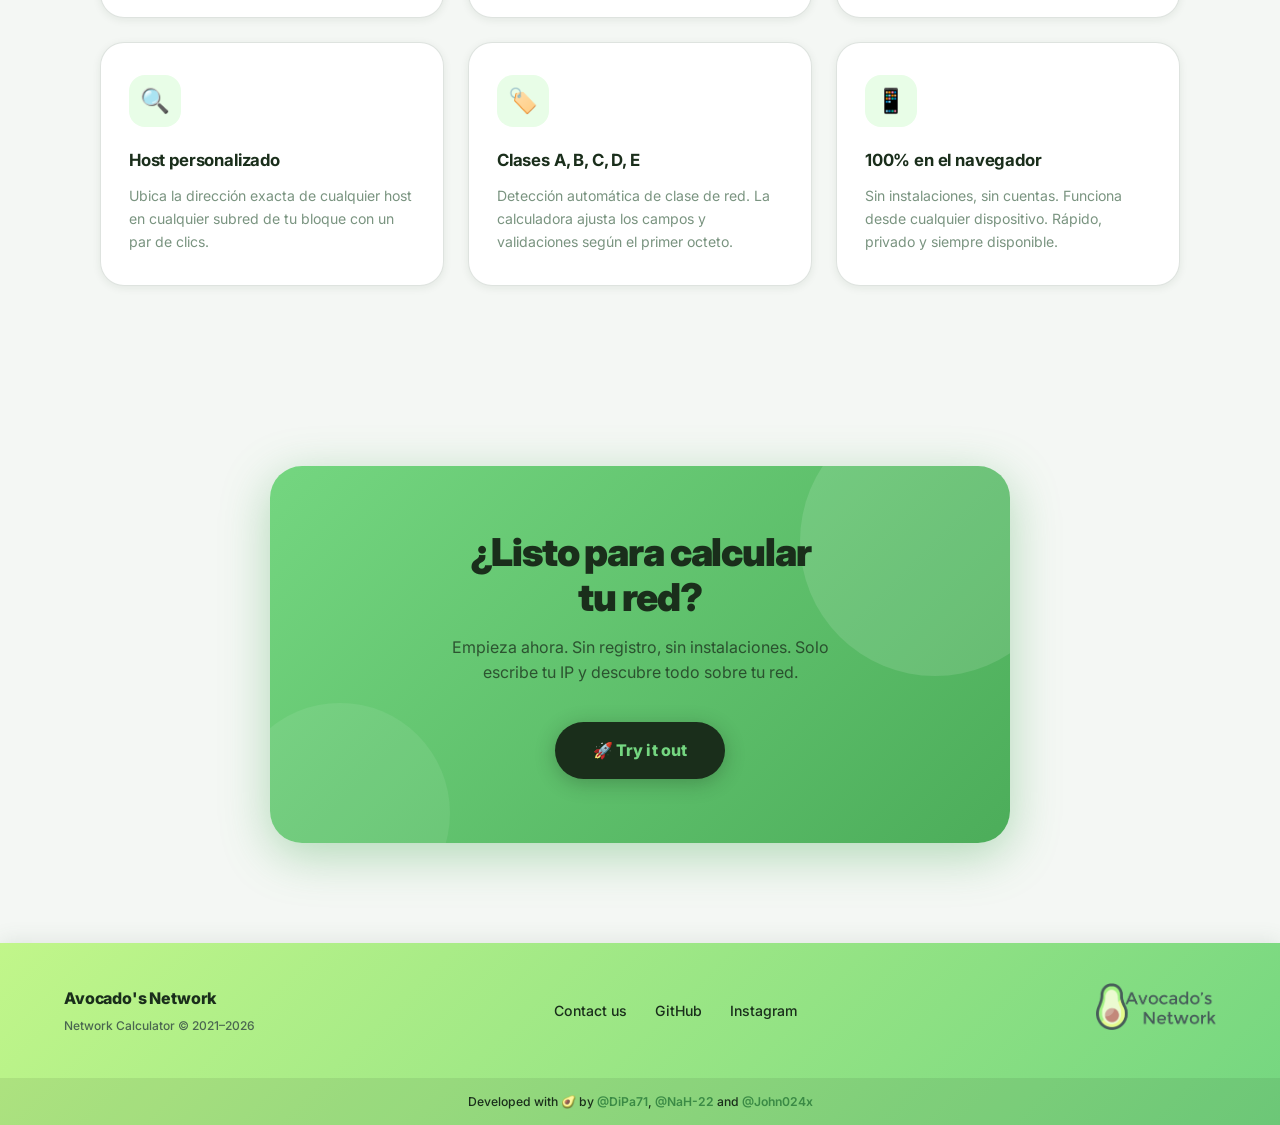
==== commit 33682483: "Switch network deploy to image-based workflow" ====
--- a/index.html
+++ b/index.html
@@ -142,6 +142,40 @@
             transform: translateY(-2px);
             box-shadow: 0 6px 22px var(--green-glow);
             color: var(--text-primary);
+        }
+
+        .version-badge {
+            position: fixed;
+            right: 16px;
+            bottom: 16px;
+            z-index: 250;
+            display: inline-flex;
+            align-items: center;
+            gap: 8px;
+            padding: 10px 14px;
+            border-radius: var(--radius-pill);
+            background: rgba(26, 46, 27, 0.88);
+            color: #f4f7f4;
+            font-size: 0.78rem;
+            font-weight: 700;
+            letter-spacing: 0.04em;
+            box-shadow: var(--shadow-md);
+            border: 1px solid rgba(193, 246, 138, 0.22);
+            backdrop-filter: blur(10px);
+            -webkit-backdrop-filter: blur(10px);
+        }
+
+        .version-badge span {
+            color: var(--green-light);
+        }
+
+        @media (max-width: 640px) {
+            .version-badge {
+                right: 12px;
+                bottom: 12px;
+                padding: 9px 12px;
+                font-size: 0.72rem;
+            }
         }
 
         /* ============================
@@ -1238,6 +1272,9 @@
 
         scrollFade.forEach(el => observer.observe(el));
     </script>
+    <div class="version-badge" aria-label="Site version">
+        Version <span>1d06207</span>
+    </div>
 </body>
 
-</html>+</html>
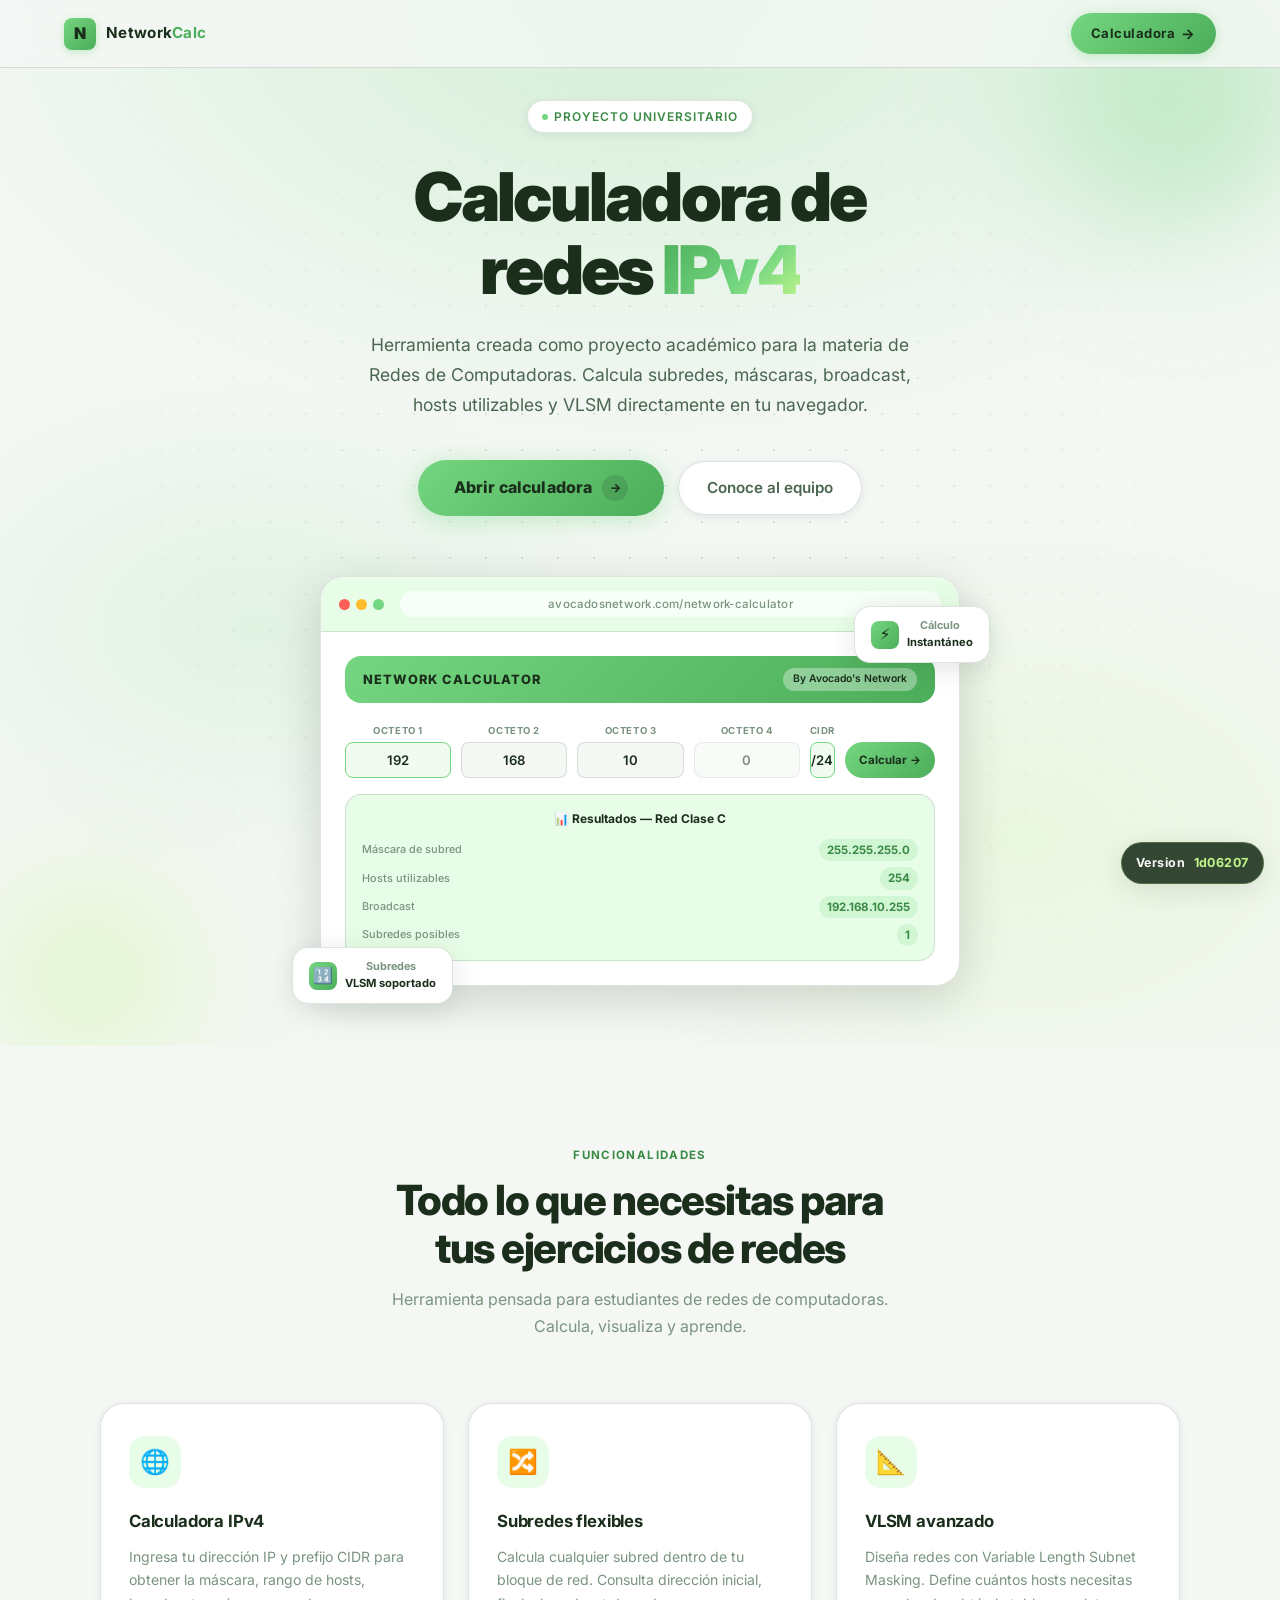
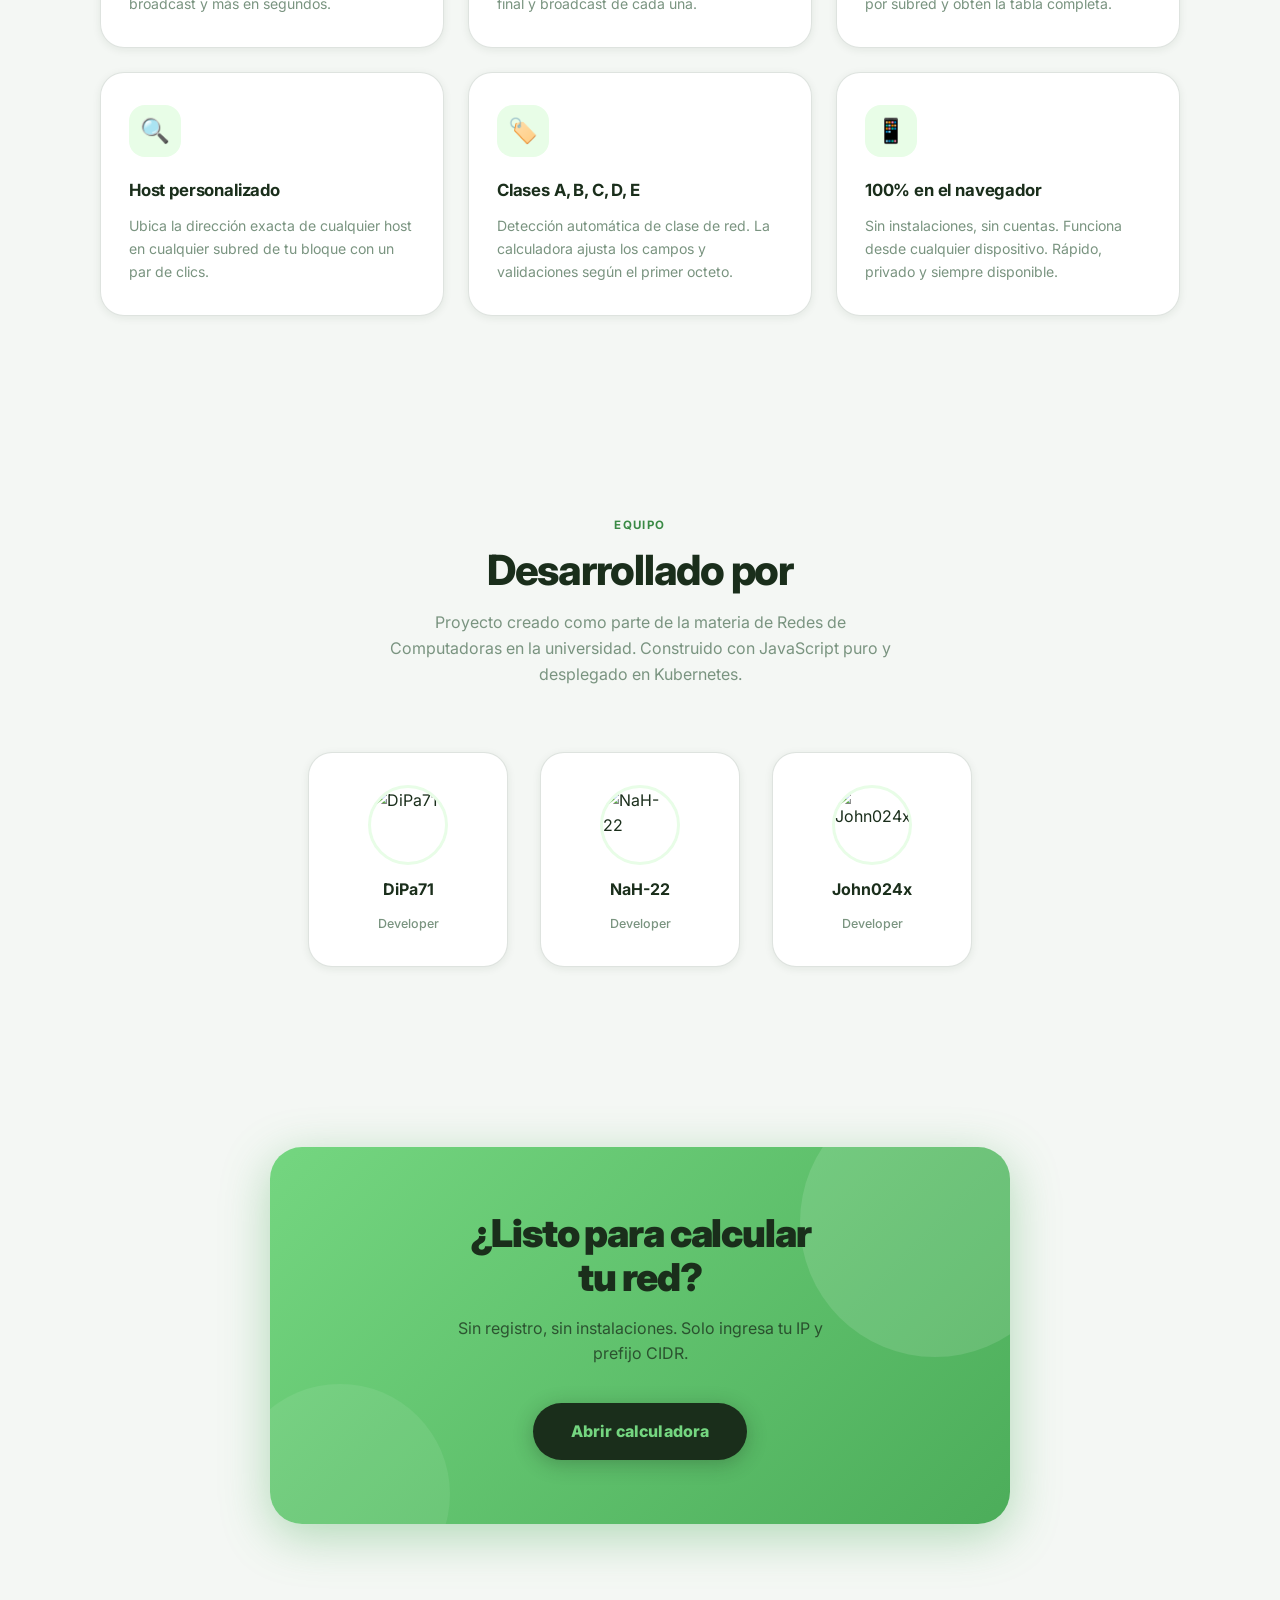
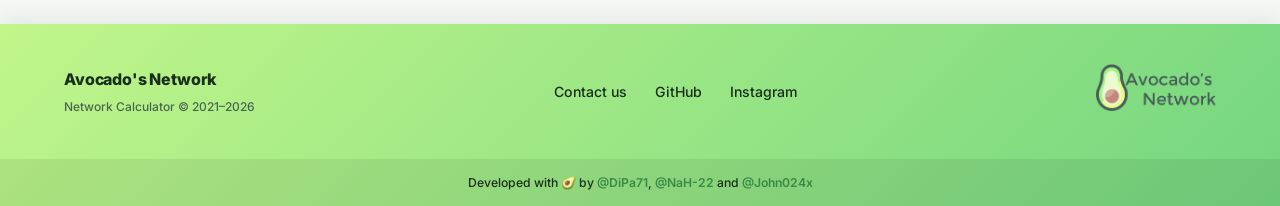
==== commit 27b2f0c7: "Switch to local containerd deploy, update landing page - Replace GHCR registry pull with local Build" ====
--- a/index.html
+++ b/index.html
@@ -769,6 +769,71 @@
         }
 
         /* ============================
+           TEAM SECTION
+           ============================ */
+        .team-section {
+            padding: 100px 5%;
+        }
+
+        .team-grid {
+            display: flex;
+            justify-content: center;
+            gap: 32px;
+            flex-wrap: wrap;
+            max-width: 800px;
+            margin: 0 auto;
+        }
+
+        .team-card {
+            display: flex;
+            flex-direction: column;
+            align-items: center;
+            gap: 12px;
+            background: var(--bg-card);
+            border: 1.5px solid var(--border-color);
+            border-radius: var(--radius-lg);
+            padding: 32px 36px;
+            box-shadow: var(--shadow-sm);
+            transition: all var(--transition);
+            text-decoration: none;
+            min-width: 200px;
+        }
+
+        .team-card:hover {
+            transform: translateY(-6px);
+            box-shadow: var(--shadow-md);
+            border-color: rgba(116, 214, 128, 0.4);
+        }
+
+        .team-avatar {
+            width: 80px;
+            height: 80px;
+            border-radius: 50%;
+            object-fit: cover;
+            border: 3px solid var(--green-lighter);
+            transition: border-color var(--transition), transform var(--transition);
+        }
+
+        .team-card:hover .team-avatar {
+            border-color: var(--green-primary);
+            transform: scale(1.05);
+        }
+
+        .team-name {
+            font-size: 1rem;
+            font-weight: 700;
+            color: var(--text-primary);
+            margin: 0;
+        }
+
+        .team-role {
+            font-size: 0.78rem;
+            color: var(--text-muted);
+            font-weight: 500;
+            margin: 0;
+        }
+
+        /* ============================
            CTA SECTION
            ============================ */
         .cta-section {
@@ -1034,7 +1099,7 @@
             <span class="nav-logo-text">Network<span>Calc</span></span>
         </a>
         <a href="./calculator.html" class="nav-cta" id="nav-try-btn">
-            Try it out
+            Calculadora
             <span style="font-size:0.9rem;">→</span>
         </a>
     </nav>
@@ -1049,26 +1114,26 @@
             <div class="hero-content">
                 <div class="hero-badge">
                     <span class="dot"></span>
-                    Herramienta gratuita de redes
+                    Proyecto universitario
                 </div>
 
                 <h1 class="hero-title">
-                    Calcula subredes<br>
-                    IPv4 <span class="highlight">al instante</span>
+                    Calculadora de<br>
+                    redes <span class="highlight">IPv4</span>
                 </h1>
 
                 <p class="hero-subtitle">
-                    Obtén máscara de subred, dirección de broadcast, hosts utilizables y más con solo ingresar tu IP y
-                    prefijo CIDR. También soporta VLSM.
+                    Herramienta creada como proyecto académico para la materia de Redes de Computadoras.
+                    Calcula subredes, máscaras, broadcast, hosts utilizables y VLSM directamente en tu navegador.
                 </p>
 
                 <div class="hero-actions">
                     <a href="./calculator.html" class="btn-try" id="try-it-out">
-                        Try it out
+                        Abrir calculadora
                         <span class="arrow">→</span>
                     </a>
-                    <a href="#features" class="btn-ghost">
-                        Ver funcionalidades
+                    <a href="#team" class="btn-ghost">
+                        Conoce al equipo
                     </a>
                 </div>
             </div>
@@ -1156,9 +1221,9 @@
     <!-- FEATURES -->
     <section class="features" id="features">
         <div class="section-label">Funcionalidades</div>
-        <h2 class="section-title">Todo lo que necesitas para<br>diseñar tu red</h2>
+        <h2 class="section-title">Todo lo que necesitas para<br>tus ejercicios de redes</h2>
         <p class="section-subtitle">
-            Una herramienta simple y poderosa para estudiantes, administradores de red y profesionales de TI.
+            Herramienta pensada para estudiantes de redes de computadoras. Calcula, visualiza y aprende.
         </p>
 
         <div class="features-grid">
@@ -1212,15 +1277,42 @@
         </div>
     </section>
 
+    <!-- TEAM -->
+    <section class="team-section" id="team">
+        <div class="section-label">Equipo</div>
+        <h2 class="section-title">Desarrollado por</h2>
+        <p class="section-subtitle">
+            Proyecto creado como parte de la materia de Redes de Computadoras en la universidad. Construido con JavaScript puro y desplegado en Kubernetes.
+        </p>
+
+        <div class="team-grid">
+            <a href="https://github.com/Mrroboto9819" target="_blank" rel="noopener noreferrer" class="team-card fade-in-scroll">
+                <img src="https://github.com/Mrroboto9819.png" alt="DiPa71" class="team-avatar" />
+                <h3 class="team-name">DiPa71</h3>
+                <p class="team-role">Developer</p>
+            </a>
+            <a href="https://github.com/NaH-22" target="_blank" rel="noopener noreferrer" class="team-card fade-in-scroll" style="transition-delay:0.1s">
+                <img src="https://github.com/NaH-22.png" alt="NaH-22" class="team-avatar" />
+                <h3 class="team-name">NaH-22</h3>
+                <p class="team-role">Developer</p>
+            </a>
+            <a href="https://github.com/juanfuentes-code" target="_blank" rel="noopener noreferrer" class="team-card fade-in-scroll" style="transition-delay:0.2s">
+                <img src="https://github.com/juanfuentes-code.png" alt="John024x" class="team-avatar" />
+                <h3 class="team-name">John024x</h3>
+                <p class="team-role">Developer</p>
+            </a>
+        </div>
+    </section>
+
     <!-- CTA -->
     <section class="cta-section">
         <div class="cta-inner">
             <h2 class="cta-title">¿Listo para calcular<br>tu red?</h2>
             <p class="cta-desc">
-                Empieza ahora. Sin registro, sin instalaciones. Solo escribe tu IP y descubre todo sobre tu red.
+                Sin registro, sin instalaciones. Solo ingresa tu IP y prefijo CIDR.
             </p>
             <a href="./calculator.html" class="btn-cta-big" id="cta-try-btn">
-                🚀 Try it out
+                Abrir calculadora
             </a>
         </div>
     </section>
@@ -1246,9 +1338,9 @@
         </div>
         <div class="footer-copy">
             Developed with 🥑 by
-            <a href="https://github.com/DiPa71" target="_blank" rel="noopener noreferrer">@DiPa71</a>,
+            <a href="https://github.com/Mrroboto9819" target="_blank" rel="noopener noreferrer">@DiPa71</a>,
             <a href="https://github.com/NaH-22" target="_blank" rel="noopener noreferrer">@NaH-22</a> and
-            <a href="https://github.com/john024x" target="_blank" rel="noopener noreferrer">@John024x</a>
+            <a href="https://github.com/juanfuentes-code" target="_blank" rel="noopener noreferrer">@John024x</a>
         </div>
     </footer>
 
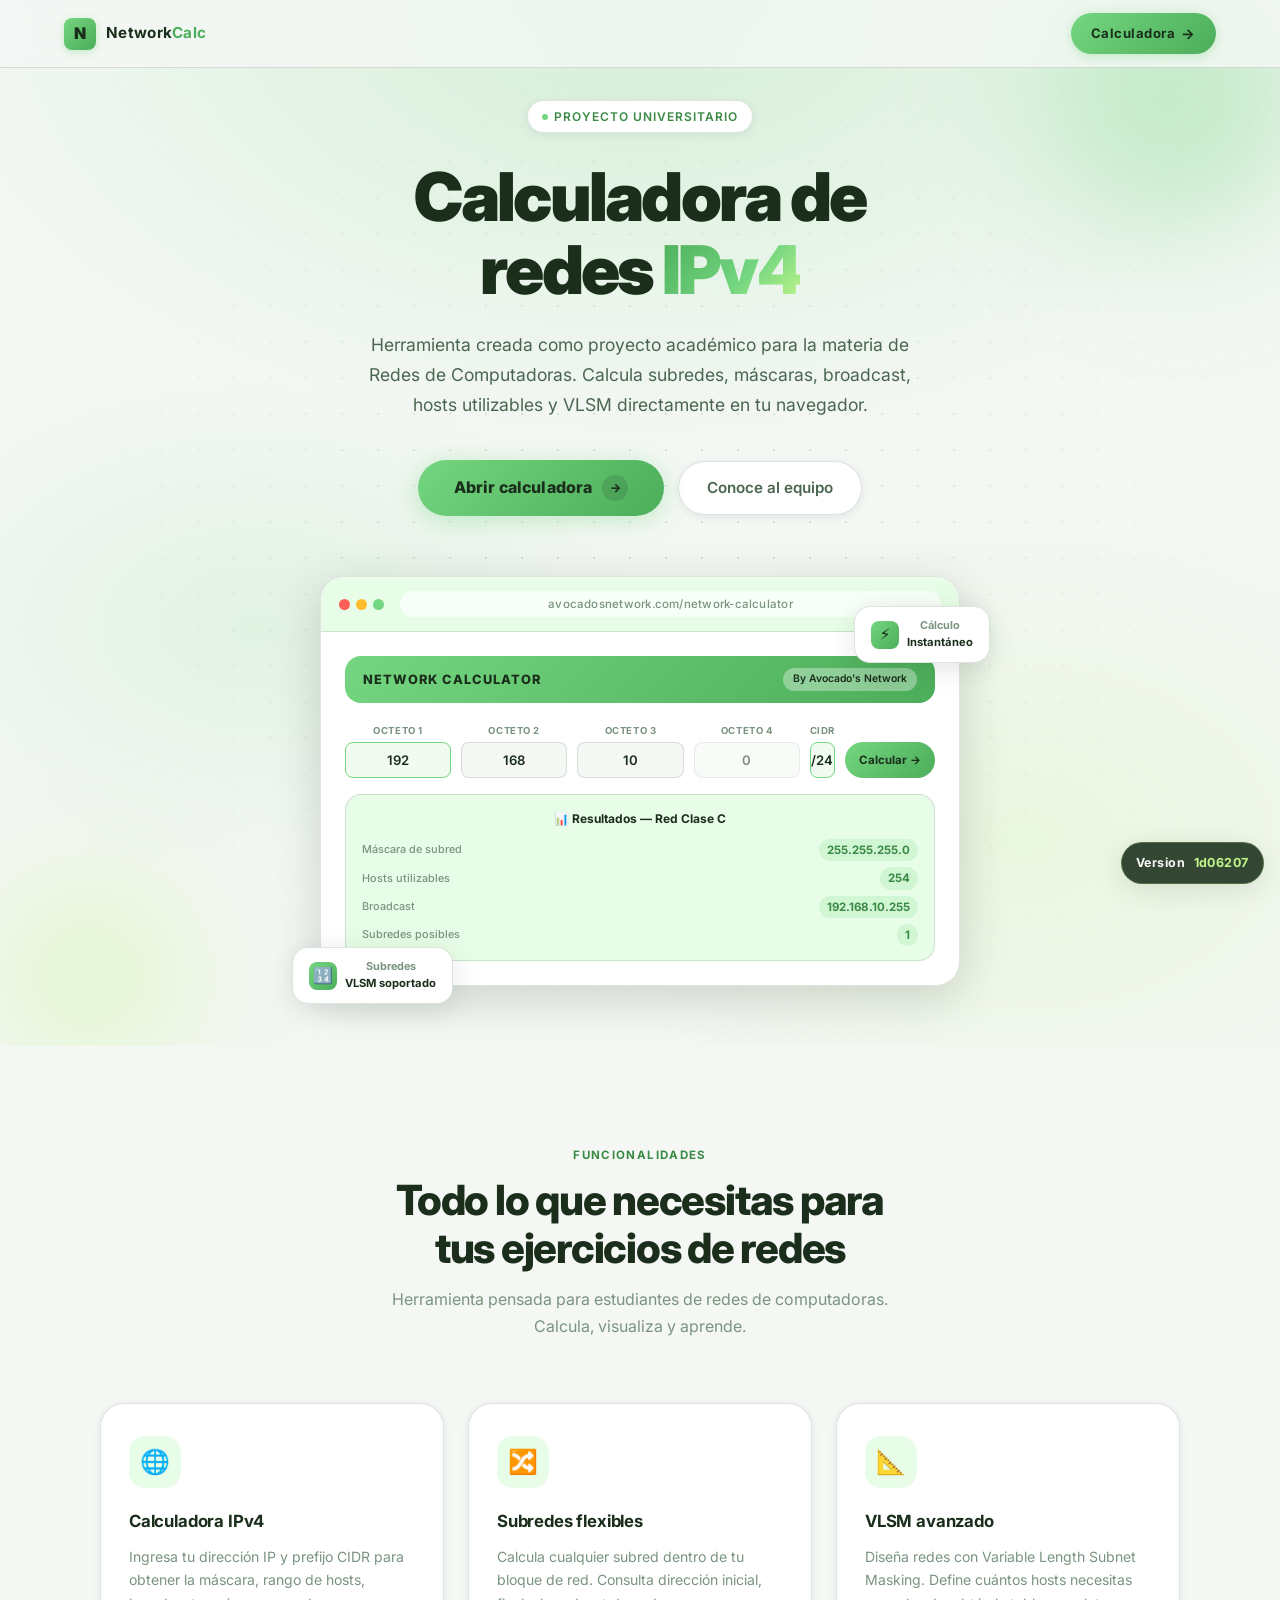
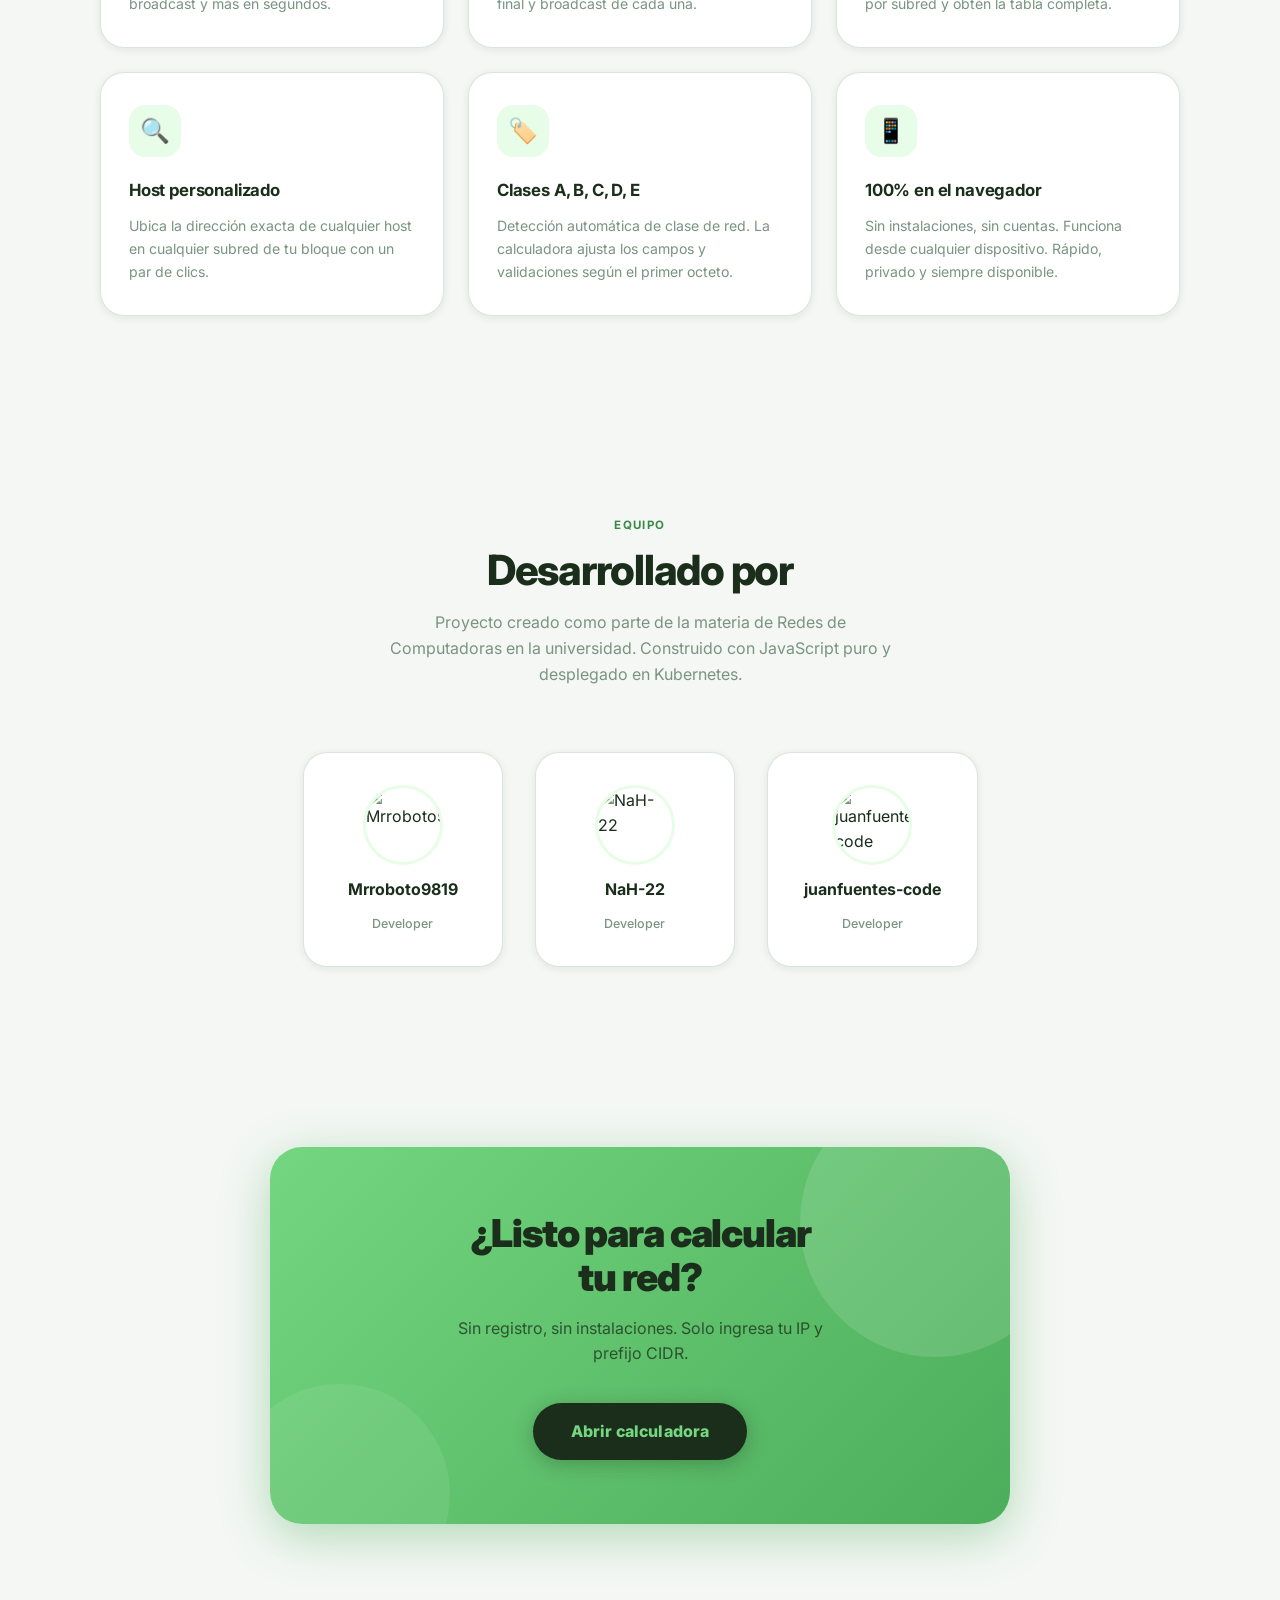
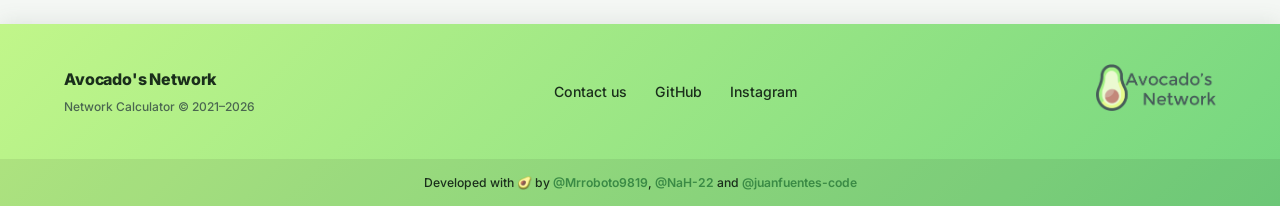
==== commit 4dfa7daa: "Update developer names to match GitHub usernames Co-Authored-By: Claude Opus 4.6 <noreply@anthropic." ====
--- a/index.html
+++ b/index.html
@@ -1287,8 +1287,8 @@
 
         <div class="team-grid">
             <a href="https://github.com/Mrroboto9819" target="_blank" rel="noopener noreferrer" class="team-card fade-in-scroll">
-                <img src="https://github.com/Mrroboto9819.png" alt="DiPa71" class="team-avatar" />
-                <h3 class="team-name">DiPa71</h3>
+                <img src="https://github.com/Mrroboto9819.png" alt="Mrroboto9819" class="team-avatar" />
+                <h3 class="team-name">Mrroboto9819</h3>
                 <p class="team-role">Developer</p>
             </a>
             <a href="https://github.com/NaH-22" target="_blank" rel="noopener noreferrer" class="team-card fade-in-scroll" style="transition-delay:0.1s">
@@ -1297,8 +1297,8 @@
                 <p class="team-role">Developer</p>
             </a>
             <a href="https://github.com/juanfuentes-code" target="_blank" rel="noopener noreferrer" class="team-card fade-in-scroll" style="transition-delay:0.2s">
-                <img src="https://github.com/juanfuentes-code.png" alt="John024x" class="team-avatar" />
-                <h3 class="team-name">John024x</h3>
+                <img src="https://github.com/juanfuentes-code.png" alt="juanfuentes-code" class="team-avatar" />
+                <h3 class="team-name">juanfuentes-code</h3>
                 <p class="team-role">Developer</p>
             </a>
         </div>
@@ -1338,9 +1338,9 @@
         </div>
         <div class="footer-copy">
             Developed with 🥑 by
-            <a href="https://github.com/Mrroboto9819" target="_blank" rel="noopener noreferrer">@DiPa71</a>,
+            <a href="https://github.com/Mrroboto9819" target="_blank" rel="noopener noreferrer">@Mrroboto9819</a>,
             <a href="https://github.com/NaH-22" target="_blank" rel="noopener noreferrer">@NaH-22</a> and
-            <a href="https://github.com/juanfuentes-code" target="_blank" rel="noopener noreferrer">@John024x</a>
+            <a href="https://github.com/juanfuentes-code" target="_blank" rel="noopener noreferrer">@juanfuentes-code</a>
         </div>
     </footer>
 
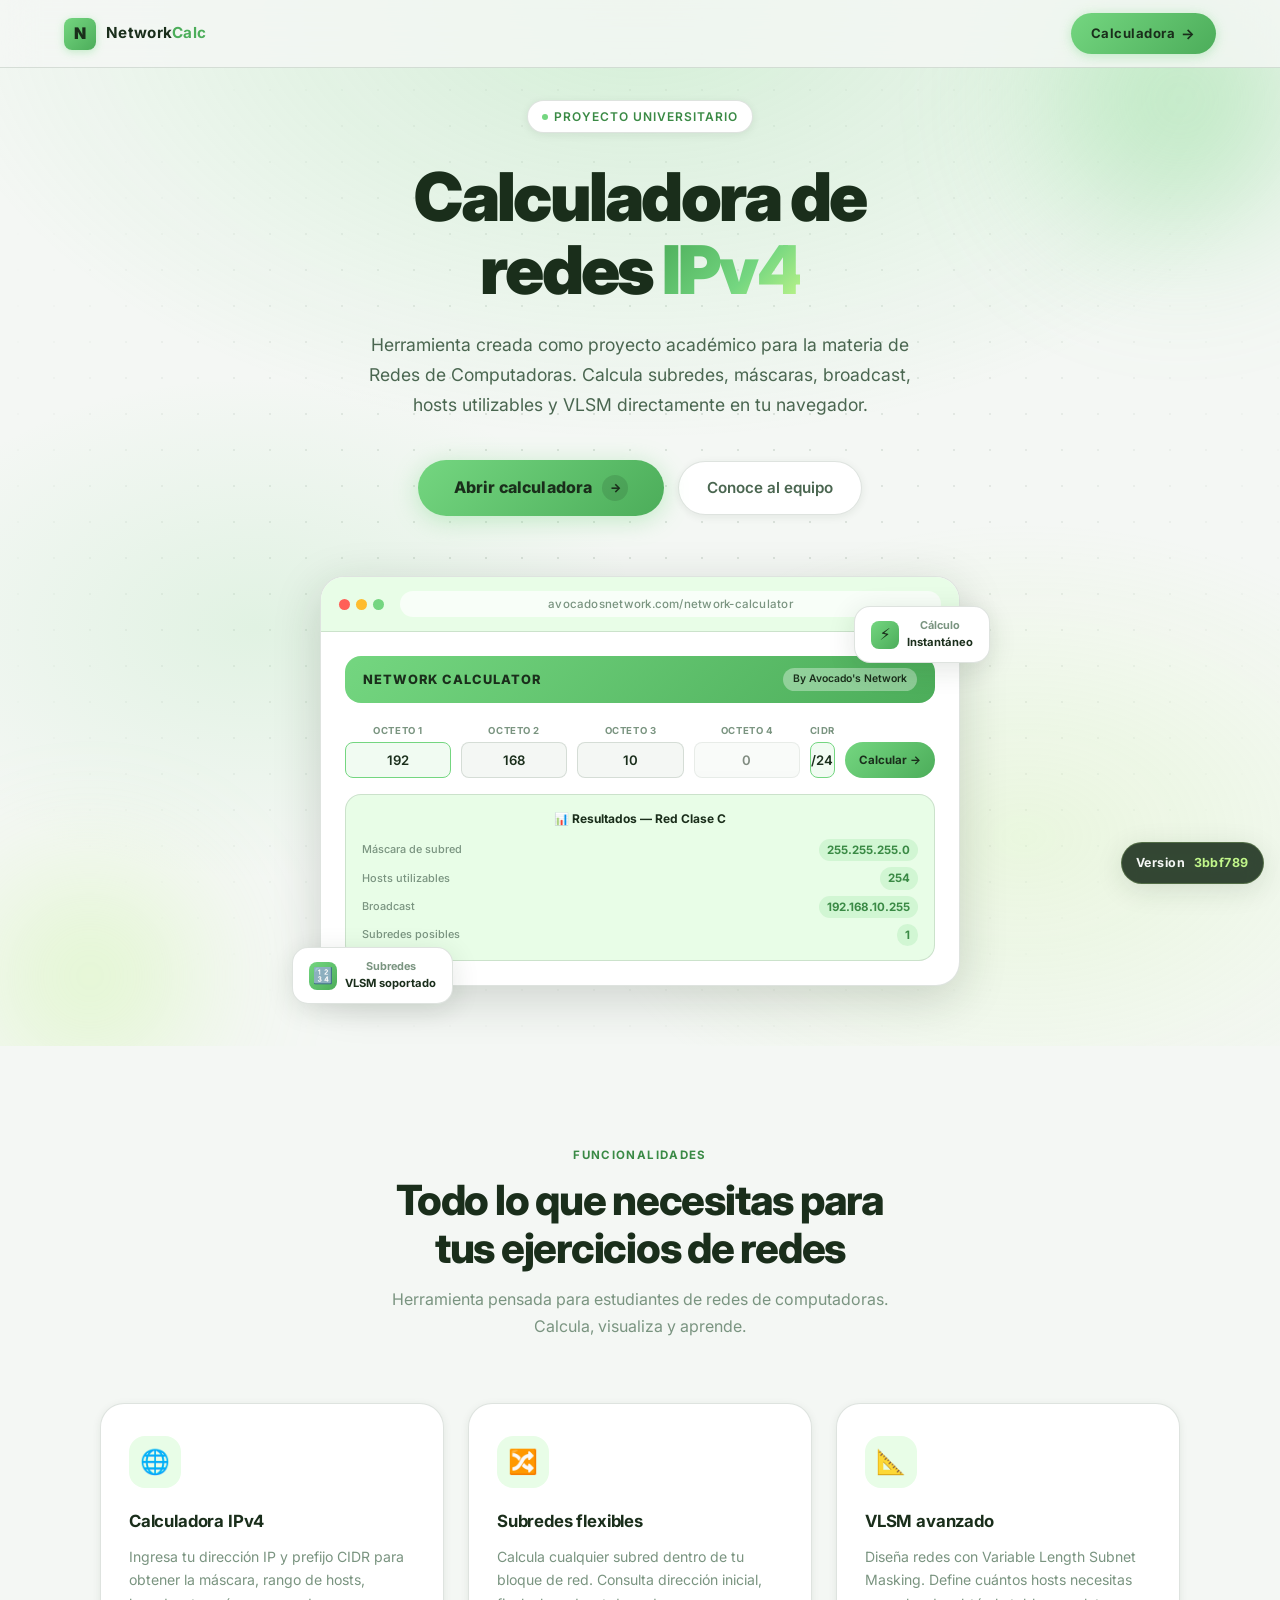
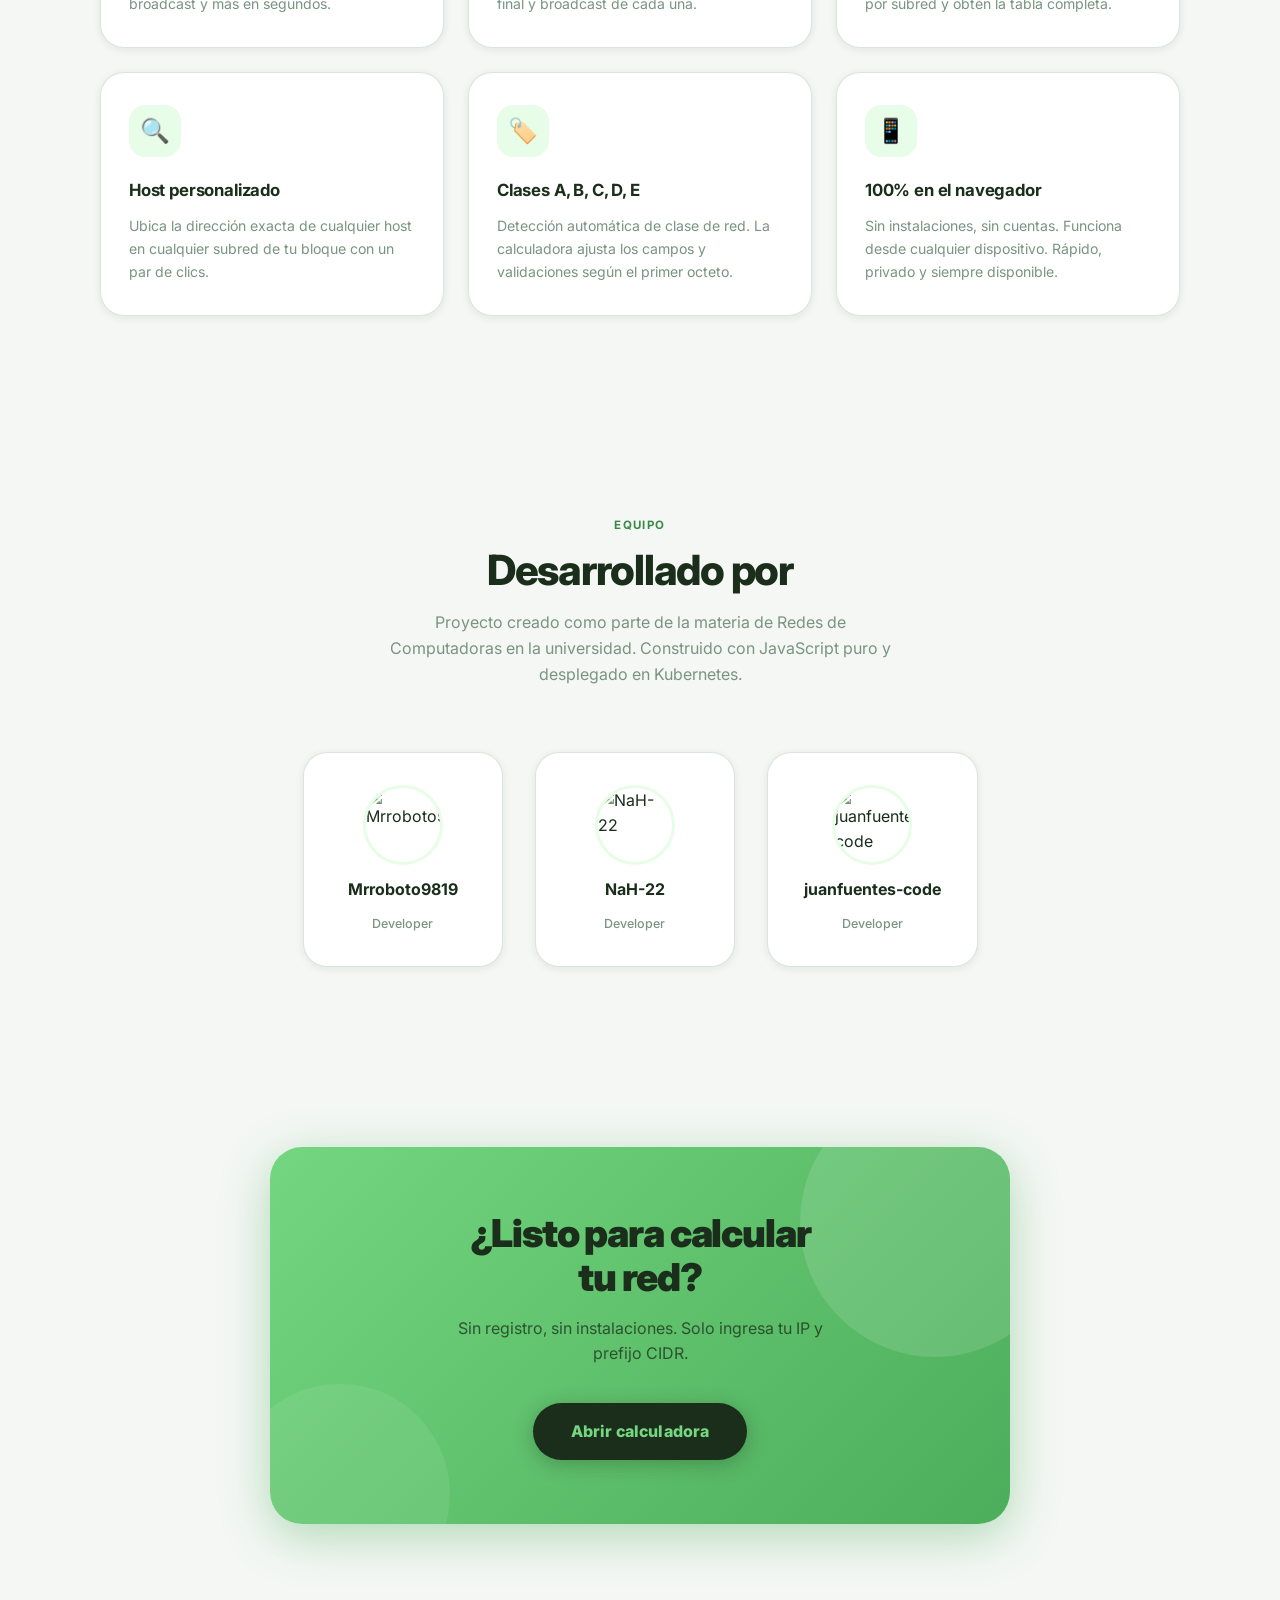
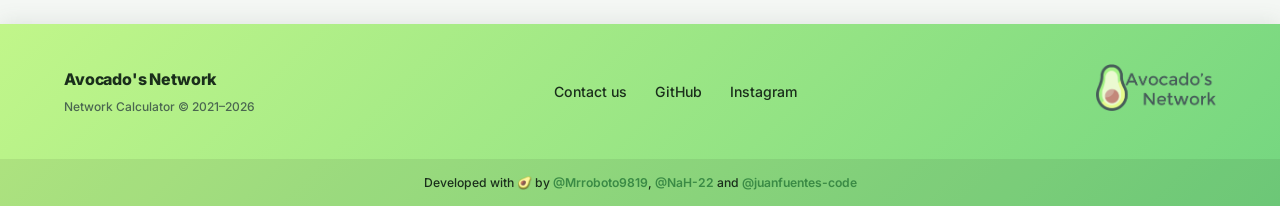
==== commit 55a2f481: "Auto-stamp version badge with commit SHA in CI Co-Authored-By: Claude Opus 4.6 <noreply@anthropic.co" ====
--- a/index.html
+++ b/index.html
@@ -1365,7 +1365,7 @@
         scrollFade.forEach(el => observer.observe(el));
     </script>
     <div class="version-badge" aria-label="Site version">
-        Version <span>1d06207</span>
+        Version <span>3bbf789</span>
     </div>
 </body>
 
